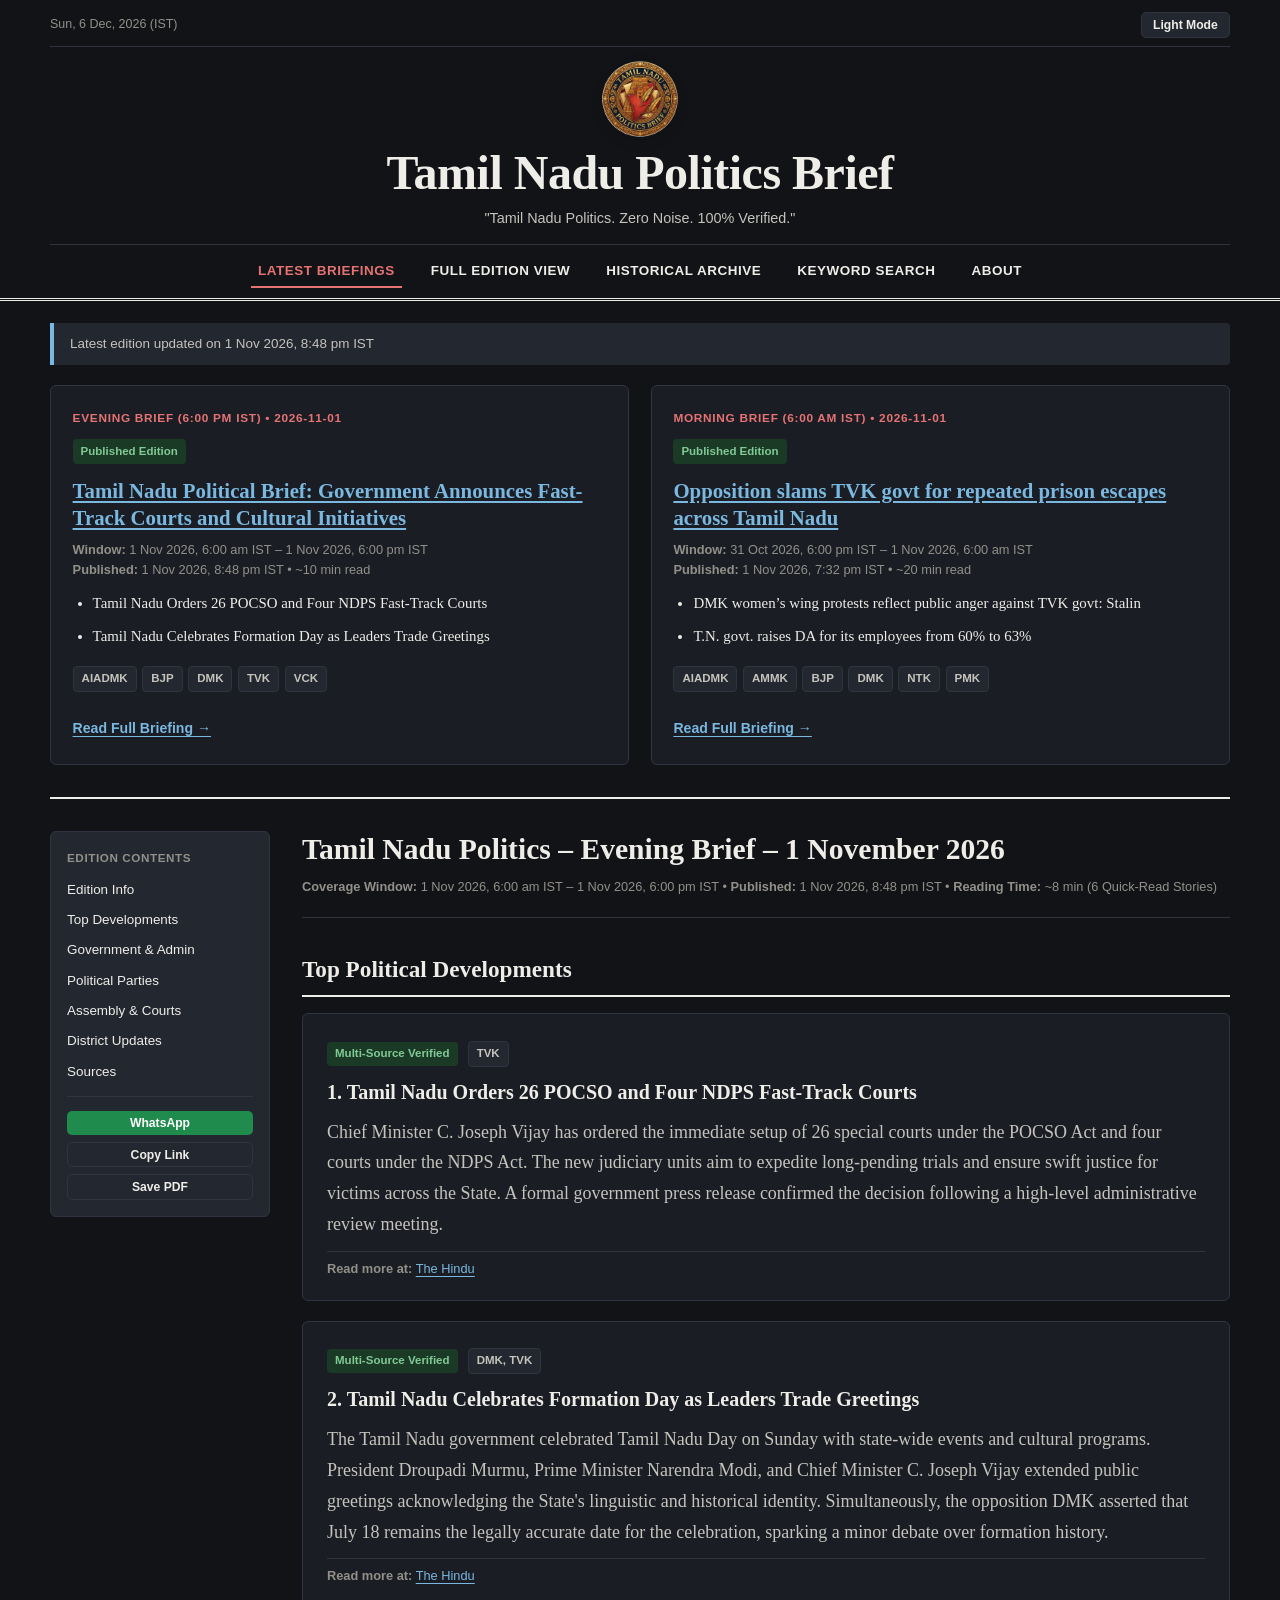
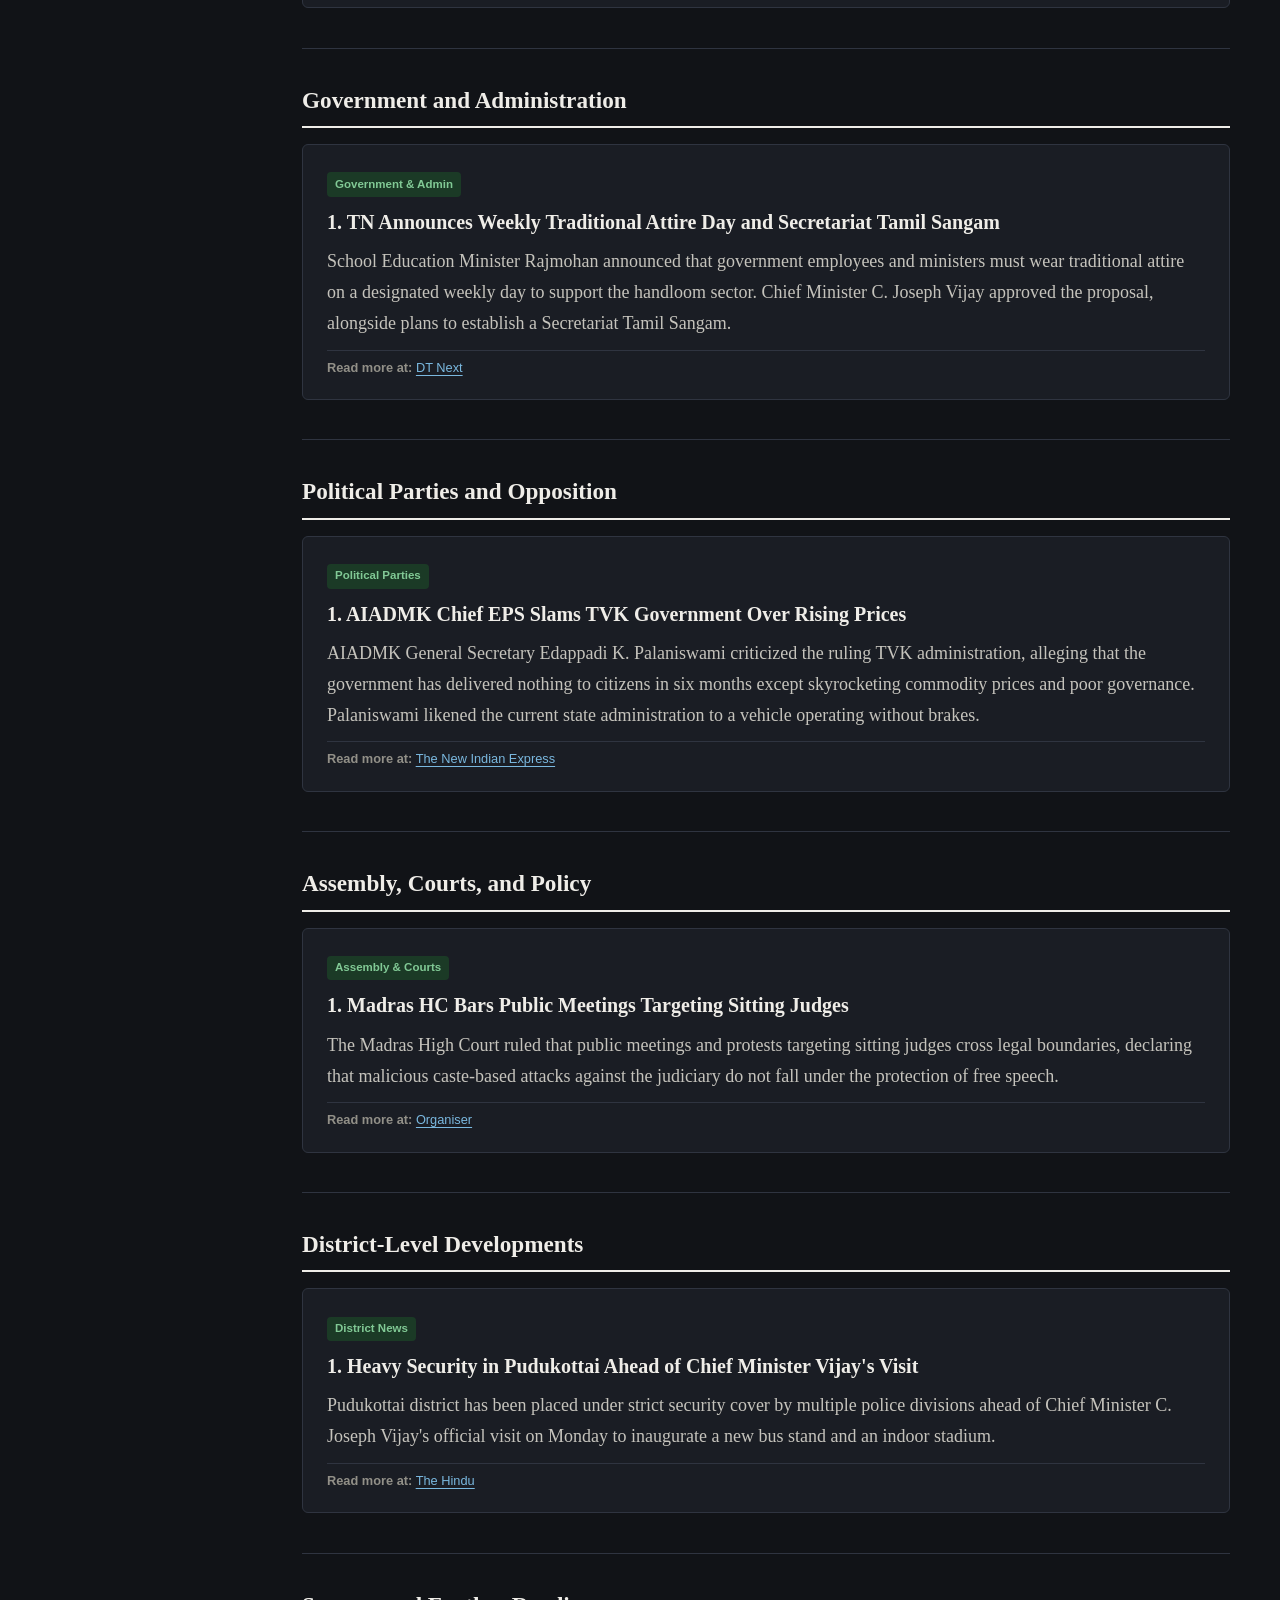
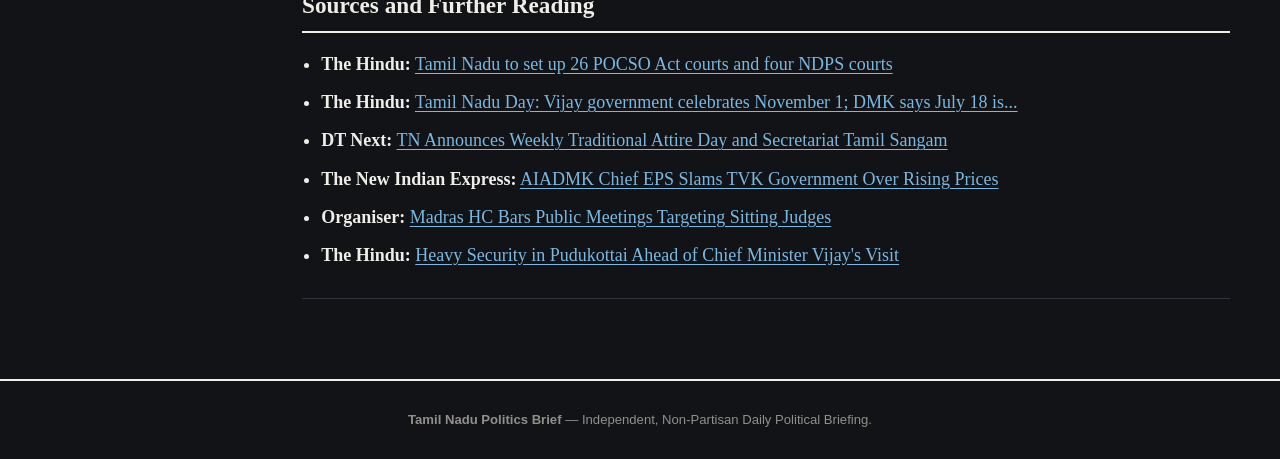
==== index.html @ 90dc5277 "fix(masthead): bust CSS cache with version hash, decouple logo link from h1, and guarantee centering" ====
<!DOCTYPE html>
<html lang="en">

<head>
    <meta charset="UTF-8">
    <meta name="viewport" content="width=device-width, initial-scale=1.0">
    <title>Tamil Nadu Politics Brief | Twice-Daily Political Newspaper & Archive</title>
    <meta name="description"
        content="Free, neutral, twice-daily digital newspaper covering Tamil Nadu politics, DMK, AIADMK, TVK, BJP, state policies, assembly proceedings, Madras High Court orders, and 38 districts. Published at 6:00 AM & 6:00 PM IST.">
    <meta name="keywords"
        content="tamil nadu politics, tn politics today, dmk news, aiadmk news, tvk vijay politics, tamil nadu news, mk stalin, edappadi palaniswami, tvk party news, madras high court, tamil nadu assembly, chennai politics, regional news tamil nadu, dinamani, the hindu tamil nadu, tamil nadu elections 2026, tamil nadu government policies, district politics tamil nadu">
    <meta name="author" content="Tamil Nadu Politics Brief">
    <meta name="robots" content="index, follow">
    <link rel="canonical" href="https://vishnu-aravind-99.github.io/tamil-nadu-politics-brief/">

    <!-- Open Graph / Facebook / WhatsApp Preview -->
    <meta property="og:type" content="website">
    <meta property="og:url" content="https://vishnu-aravind-99.github.io/tamil-nadu-politics-brief/">
    <meta property="og:title" content="Tamil Nadu Politics Brief | Zero Noise. 100% Verified.">
    <meta property="og:description" content="Twice-daily digital newspaper tracking Tamil Nadu governance, political parties, assembly, courts, and 38 districts.">
    <meta property="og:site_name" content="Tamil Nadu Politics Brief">
    <meta property="og:locale" content="en_IN">

    <!-- Twitter Card -->
    <meta property="og:image" content="https://vishnu-aravind-99.github.io/tamil-nadu-politics-brief/assets/images/logo.jpg">
    <meta property="og:image:width" content="1200">
    <meta property="og:image:height" content="896">

    <!-- Twitter Card -->
    <meta name="twitter:card" content="summary_large_image">
    <meta name="twitter:image" content="https://vishnu-aravind-99.github.io/tamil-nadu-politics-brief/assets/images/logo.jpg">
    <meta name="twitter:title" content="Tamil Nadu Politics Brief">
    <meta name="twitter:description" content="Twice-daily digital political newspaper tracking Tamil Nadu politics, assembly, courts, and 38 districts.">

    <link rel="icon" type="image/png" sizes="128x128" href="assets/images/favicon.png">
    <link rel="alternate icon" href="favicon.ico">
    <link rel="apple-touch-icon" href="assets/images/favicon.png">
    <link rel="stylesheet" href="assets/css/style.css?v=20261101_v3">

    <!-- Structured Data (Schema.org) for Google News / Search Engines -->
    <script type="application/ld+json">
    {
      "@context": "https://schema.org",
      "@type": "NewsMediaOrganization",
      "name": "Tamil Nadu Politics Brief",
      "url": "https://vishnu-aravind-99.github.io/tamil-nadu-politics-brief/",
      "description": "Free, neutral, twice-daily digital political newspaper tracking Tamil Nadu governance, political parties, assembly, courts, and district developments.",
      "publishingPrinciples": "https://vishnu-aravind-99.github.io/tamil-nadu-politics-brief/about.html"
    }
    </script>
</head>

<body>
    <header class="masthead">
        <div class="container">
            <div class="masthead-utility-bar">
                <span id="ist-date-display" class="date-chip">Asia/Kolkata (IST)</span>
                <button id="theme-toggle" class="theme-btn" type="button">Dark Mode</button>
            </div>
            <div class="masthead-brand">
                <a href="index.html" class="masthead-logo-link" aria-label="Home">
                    <img src="assets/images/logo.png" alt="Tamil Nadu Politics Brief Emblem" class="masthead-logo" width="76" height="76">
                </a>
                <h1 class="masthead-title"><a href="index.html">Tamil Nadu Politics Brief</a></h1>
                <p class="masthead-tagline">"Tamil Nadu Politics. Zero Noise. 100% Verified."</p>
            </div>
            <nav class="nav-bar" aria-label="Primary Navigation">
                <a href="index.html" class="active">Latest Briefings</a>
                <a href="edition.html">Full Edition View</a>
                <a href="archive.html">Historical Archive</a>
                <a href="search.html">Keyword Search</a>
                <a href="about.html">About</a>
            </nav>
        </div>
    </header>

    <main class="container">
        <div id="system-status-banner" class="status-banner">
            Loading latest briefing...
        </div>

        <section aria-label="Today's Editions">
            <div id="latest-editions-grid" class="edition-grid"></div>
        </section>

        <hr style="border:none;border-top:2px solid var(--border-strong);margin:2rem 0;">

        <section aria-label="Most Recent Available Edition">
            <div id="lead-edition-preview"></div>
        </section>
    </main>

    <footer class="footer">
        <div class="container">
            <p><strong>Tamil Nadu Politics Brief</strong> &mdash; Independent, Non-Partisan Daily Political Briefing.
            </p>
        </div>
    </footer>

    <script src="assets/js/app.js"></script>
</body>

</html>
---- assets/css/style.css ----
:root {
    --bg-paper: #fcfbf9;
    --bg-card: #ffffff;
    --bg-subtle: #f3f1ec;
    --text-primary: #141413;
    --text-secondary: #4a4946;
    --text-muted: #6e6d68;
    --border-color: #d8d5ce;
    --border-strong: #141413;
    --accent-red: #8b1e1e;
    --accent-blue: #1b4965;
    --badge-verified-bg: #e6f4ea;
    --badge-verified-text: #137333;
    --badge-warn-bg: #fef7e0;
    --badge-warn-text: #b06000;
    --font-serif: "Georgia", "Times New Roman", serif;
    --font-sans: -apple-system, BlinkMacSystemFont, "Segoe UI", Roboto, sans-serif;
    --max-width: 1220px;
}

[data-theme="dark"] {
    --bg-paper: #111317;
    --bg-card: #1a1d24;
    --bg-subtle: #232730;
    --text-primary: #efede8;
    --text-secondary: #c5c3bc;
    --text-muted: #929088;
    --border-color: #2f3440;
    --border-strong: #efede8;
    --accent-red: #e57373;
    --accent-blue: #7ab8df;
    --badge-verified-bg: #1b3a26;
    --badge-verified-text: #81c995;
    --badge-warn-bg: #3d2f14;
    --badge-warn-text: #fdd663;
}

* {
    box-sizing: border-box;
    margin: 0;
    padding: 0;
}

html,
body {
    width: 100%;
    max-width: 100%;
    overflow-x: hidden;
    scroll-behavior: smooth;
}

body {
    background-color: var(--bg-paper);
    color: var(--text-primary);
    font-family: var(--font-serif);
    line-height: 1.72;
    font-size: 18px;
    -webkit-font-smoothing: antialiased;
    overflow-wrap: break-word;
    word-break: break-word;
}

a {
    color: var(--accent-blue);
    text-decoration: underline;
    text-underline-offset: 3px;
}

a:hover {
    color: var(--accent-red);
}

.container {
    width: 100%;
    max-width: var(--max-width);
    margin: 0 auto;
    padding: 0 1.25rem;
}

/* Masthead */
.masthead {
    border-bottom: 3px double var(--border-strong);
    padding: 0.75rem 0 0.65rem;
    margin-bottom: 1.35rem;
}

.masthead-utility-bar {
    display: flex;
    justify-content: space-between;
    align-items: center;
    padding-bottom: 0.55rem;
    margin-bottom: 0.85rem;
    border-bottom: 1px solid var(--border-color);
}

.date-chip {
    font-family: var(--font-sans);
    font-size: 0.78rem;
    font-weight: 500;
    color: var(--text-muted);
}

.masthead-brand {
    display: flex;
    flex-direction: column;
    align-items: center;
    justify-content: center;
    text-align: center;
    margin: 0.35rem auto 0.45rem;
    width: 100%;
}

.masthead-logo-link {
    display: inline-block;
    text-decoration: none !important;
    border: none !important;
    outline: none !important;
    margin: 0 auto 0.5rem;
}

.masthead-logo {
    display: block;
    margin: 0 auto;
    width: 76px;
    height: 76px;
    border-radius: 50%;
    object-fit: cover;
    box-shadow: 0 4px 14px rgba(0, 0, 0, 0.12);
    transition: transform 0.25s ease, box-shadow 0.25s ease;
}

.masthead-logo-link:hover .masthead-logo {
    transform: scale(1.05);
    box-shadow: 0 6px 18px rgba(139, 30, 30, 0.25);
}

.masthead-title {
    text-align: center;
    font-size: clamp(1.85rem, 4.5vw, 3rem);
    font-weight: 700;
    letter-spacing: -0.5px;
    line-height: 1.15;
    margin: 0;
    width: 100%;
}

.masthead-title a {
    color: var(--text-primary) !important;
    text-decoration: none !important;
}

.masthead-title a:hover {
    color: var(--accent-red) !important;
    text-decoration: none !important;
}

.masthead-tagline {
    text-align: center;
    font-family: var(--font-sans);
    font-size: 0.9rem;
    color: var(--text-secondary);
    margin-top: 0.35rem;
}

.nav-bar {
    display: flex;
    justify-content: center;
    gap: 1.35rem;
    font-family: var(--font-sans);
    font-size: 0.84rem;
    font-weight: 600;
    text-transform: uppercase;
    letter-spacing: 0.04em;
    margin-top: 0.85rem;
    padding-top: 0.6rem;
    border-top: 1px solid var(--border-color);
    flex-wrap: wrap;
}

.nav-bar a {
    color: var(--text-primary);
    text-decoration: none;
    padding: 0.25rem 0.45rem;
    border-bottom: 2px solid transparent;
}

.nav-bar a.active,
.nav-bar a:hover {
    color: var(--accent-red);
    border-bottom-color: var(--accent-red);
}

.theme-btn {
    background: var(--bg-subtle);
    color: var(--text-primary);
    border: 1px solid var(--border-color);
    padding: 0.3rem 0.7rem;
    font-family: var(--font-sans);
    font-size: 0.76rem;
    font-weight: 600;
    border-radius: 5px;
    cursor: pointer;
}

/* Status Banner */
.status-banner {
    background: var(--bg-subtle);
    border-left: 4px solid var(--accent-blue);
    padding: 0.6rem 1rem;
    font-family: var(--font-sans);
    font-size: 0.84rem;
    color: var(--text-secondary);
    margin-bottom: 1.25rem;
    border-radius: 0 4px 4px 0;
}

/* Homepage Edition Cards Grid */
.edition-grid {
    display: grid;
    grid-template-columns: repeat(auto-fit, minmax(290px, 1fr));
    gap: 1.35rem;
    margin-bottom: 1.75rem;
}

.card {
    background: var(--bg-card);
    border: 1px solid var(--border-color);
    border-radius: 6px;
    padding: 1.35rem;
    width: 100%;
    min-width: 0;
}

.card-kicker {
    font-family: var(--font-sans);
    font-size: 0.74rem;
    font-weight: 700;
    text-transform: uppercase;
    letter-spacing: 0.06em;
    color: var(--accent-red);
    margin-bottom: 0.35rem;
}

.card h2,
.card h3 {
    font-size: 1.3rem;
    line-height: 1.32;
    margin-bottom: 0.55rem;
}

.meta-line {
    font-family: var(--font-sans);
    font-size: 0.8rem;
    line-height: 1.55;
    color: var(--text-muted);
    margin-bottom: 0.75rem;
}

.badge {
    display: inline-block;
    font-family: var(--font-sans);
    font-size: 0.72rem;
    font-weight: 600;
    padding: 0.15rem 0.5rem;
    border-radius: 4px;
    margin-right: 0.35rem;
    margin-bottom: 0.35rem;
}

.badge-verified {
    background: var(--badge-verified-bg);
    color: var(--badge-verified-text);
}

.badge-warn {
    background: var(--badge-warn-bg);
    color: var(--badge-warn-text);
}

.badge-tag {
    background: var(--bg-subtle);
    color: var(--text-secondary);
    border: 1px solid var(--border-color);
}

/* Full Edition Layout */
.edition-layout {
    display: grid;
    grid-template-columns: 220px minmax(0, 1fr);
    gap: 2rem;
    align-items: start;
    width: 100%;
}

.toc-sidebar {
    position: sticky;
    top: 1rem;
    background: var(--bg-subtle);
    border: 1px solid var(--border-color);
    border-radius: 6px;
    padding: 1rem;
    font-family: var(--font-sans);
    font-size: 0.84rem;
    width: 100%;
    min-width: 0;
}

.toc-sidebar h4 {
    text-transform: uppercase;
    font-size: 0.73rem;
    letter-spacing: 0.05em;
    margin-bottom: 0.6rem;
    color: var(--text-muted);
}

.toc-sidebar ul {
    list-style: none;
}

.toc-sidebar li {
    margin-bottom: 0.45rem;
}

.toc-sidebar a {
    text-decoration: none;
    color: var(--text-primary);
    font-weight: 500;
}

.toc-sidebar a:hover {
    color: var(--accent-red);
}

.share-actions {
    display: flex;
    flex-direction: column;
    gap: 0.45rem;
    margin-top: 0.85rem;
    padding-top: 0.85rem;
    border-top: 1px solid var(--border-color);
}

.reading-column {
    width: 100%;
    max-width: 100%;
    min-width: 0;
}

.section-block {
    margin-bottom: 2rem;
    padding-bottom: 1.25rem;
    border-bottom: 1px solid var(--border-color);
    width: 100%;
}

.section-block h2 {
    font-size: 1.45rem;
    border-bottom: 2px solid var(--border-strong);
    padding-bottom: 0.35rem;
    margin-bottom: 1rem;
}

.story-item {
    background: var(--bg-card);
    border: 1px solid var(--border-color);
    border-radius: 6px;
    padding: 1.35rem 1.5rem;
    margin-bottom: 1.2rem;
    width: 100%;
    min-width: 0;
}

.story-item h3 {
    font-size: 1.25rem;
    line-height: 1.35;
    margin-bottom: 0.65rem;
}

/* Archive & Search Filter Bar */
.filter-bar {
    display: grid;
    grid-template-columns: repeat(auto-fit, minmax(160px, 1fr));
    gap: 0.85rem;
    background: var(--bg-subtle);
    padding: 1rem;
    border: 1px solid var(--border-color);
    border-radius: 6px;
    margin-bottom: 1.5rem;
    font-family: var(--font-sans);
    width: 100%;
}

.filter-bar label {
    display: block;
    font-size: 0.76rem;
    font-weight: 600;
    margin-bottom: 0.25rem;
    color: var(--text-secondary);
}

.filter-bar input,
.filter-bar select {
    width: 100%;
    padding: 0.5rem;
    font-size: 0.88rem;
    border: 1px solid var(--border-color);
    border-radius: 4px;
    background: var(--bg-card);
    color: var(--text-primary);
}

.footer {
    border-top: 2px solid var(--border-strong);
    margin-top: 3rem;
    padding: 1.75rem 0;
    font-family: var(--font-sans);
    font-size: 0.82rem;
    color: var(--text-muted);
    text-align: center;
}

/* Strict Mobile & Android Viewport Fix (360px and up — Zero Horizontal Overflow) */
@media (max-width: 820px) {
    body {
        font-size: 15.5px;
        line-height: 1.62;
    }

    .container {
        padding: 0 0.75rem;
    }

    .masthead {
        padding: 0.55rem 0 0.45rem;
        margin-bottom: 0.85rem;
    }

    .masthead-utility-bar {
        padding-bottom: 0.4rem;
        margin-bottom: 0.6rem;
    }

    .masthead-logo {
        width: 62px;
        height: 62px;
    }

    .masthead-title {
        font-size: 1.55rem;
    }

    .date-chip {
        font-size: 0.72rem;
    }

    .theme-btn {
        font-size: 0.72rem;
        padding: 0.22rem 0.55rem;
    }

    .masthead-tagline {
        font-size: 0.76rem;
        line-height: 1.35;
        margin-top: 0.25rem;
    }

    /* Clean wrapped navigation tabs that fit 100% inside 360px screen */
    .nav-bar {
        display: flex;
        flex-wrap: wrap;
        justify-content: center;
        gap: 0.35rem 0.65rem;
        font-size: 0.72rem;
        margin-top: 0.6rem;
        padding-top: 0.5rem;
    }

    .nav-bar a {
        padding: 0.2rem 0.3rem;
    }

    .status-banner {
        font-size: 0.76rem;
        padding: 0.5rem 0.75rem;
        margin-bottom: 1rem;
    }

    .edition-grid {
        display: flex;
        flex-direction: column;
        gap: 1rem;
    }

    .card {
        padding: 0.95rem;
    }

    .card h2,
    .card h3 {
        font-size: 1.12rem;
    }

    /* Flex column guarantees zero grid blowout on 360px screens */
    .edition-layout {
        display: flex;
        flex-direction: column;
        gap: 1rem;
        width: 100%;
    }

    .toc-sidebar {
        position: static;
        padding: 0.75rem;
        width: 100%;
    }

    .toc-sidebar ul {
        display: flex;
        flex-wrap: wrap;
        gap: 0.35rem;
    }

    .toc-sidebar li {
        margin-bottom: 0;
    }

    .toc-sidebar a {
        display: inline-block;
        background: var(--bg-card);
        border: 1px solid var(--border-color);
        padding: 0.22rem 0.5rem;
        border-radius: 4px;
        font-size: 0.72rem;
    }

    .share-actions {
        display: grid;
        grid-template-columns: repeat(3, minmax(0, 1fr));
        gap: 0.35rem;
        margin-top: 0.6rem;
        padding-top: 0.6rem;
    }

    .share-actions button {
        width: 100%;
        font-size: 0.71rem;
        padding: 0.4rem 0.2rem !important;
        margin: 0 !important;
        text-align: center;
    }

    .section-block h2 {
        font-size: 1.2rem;
    }

    .story-item {
        padding: 0.95rem;
    }

    .story-item h3 {
        font-size: 1.06rem;
    }

    .filter-bar {
        grid-template-columns: 1fr;
        gap: 0.65rem;
        padding: 0.85rem;
    }
}

@media print {

    .nav-bar,
    .theme-btn,
    .toc-sidebar,
    .filter-bar,
    .footer {
        display: none !important;
    }

    body {
        background: #fff;
        color: #000;
        font-size: 12pt;
    }

    .edition-layout {
        display: block;
    }
}
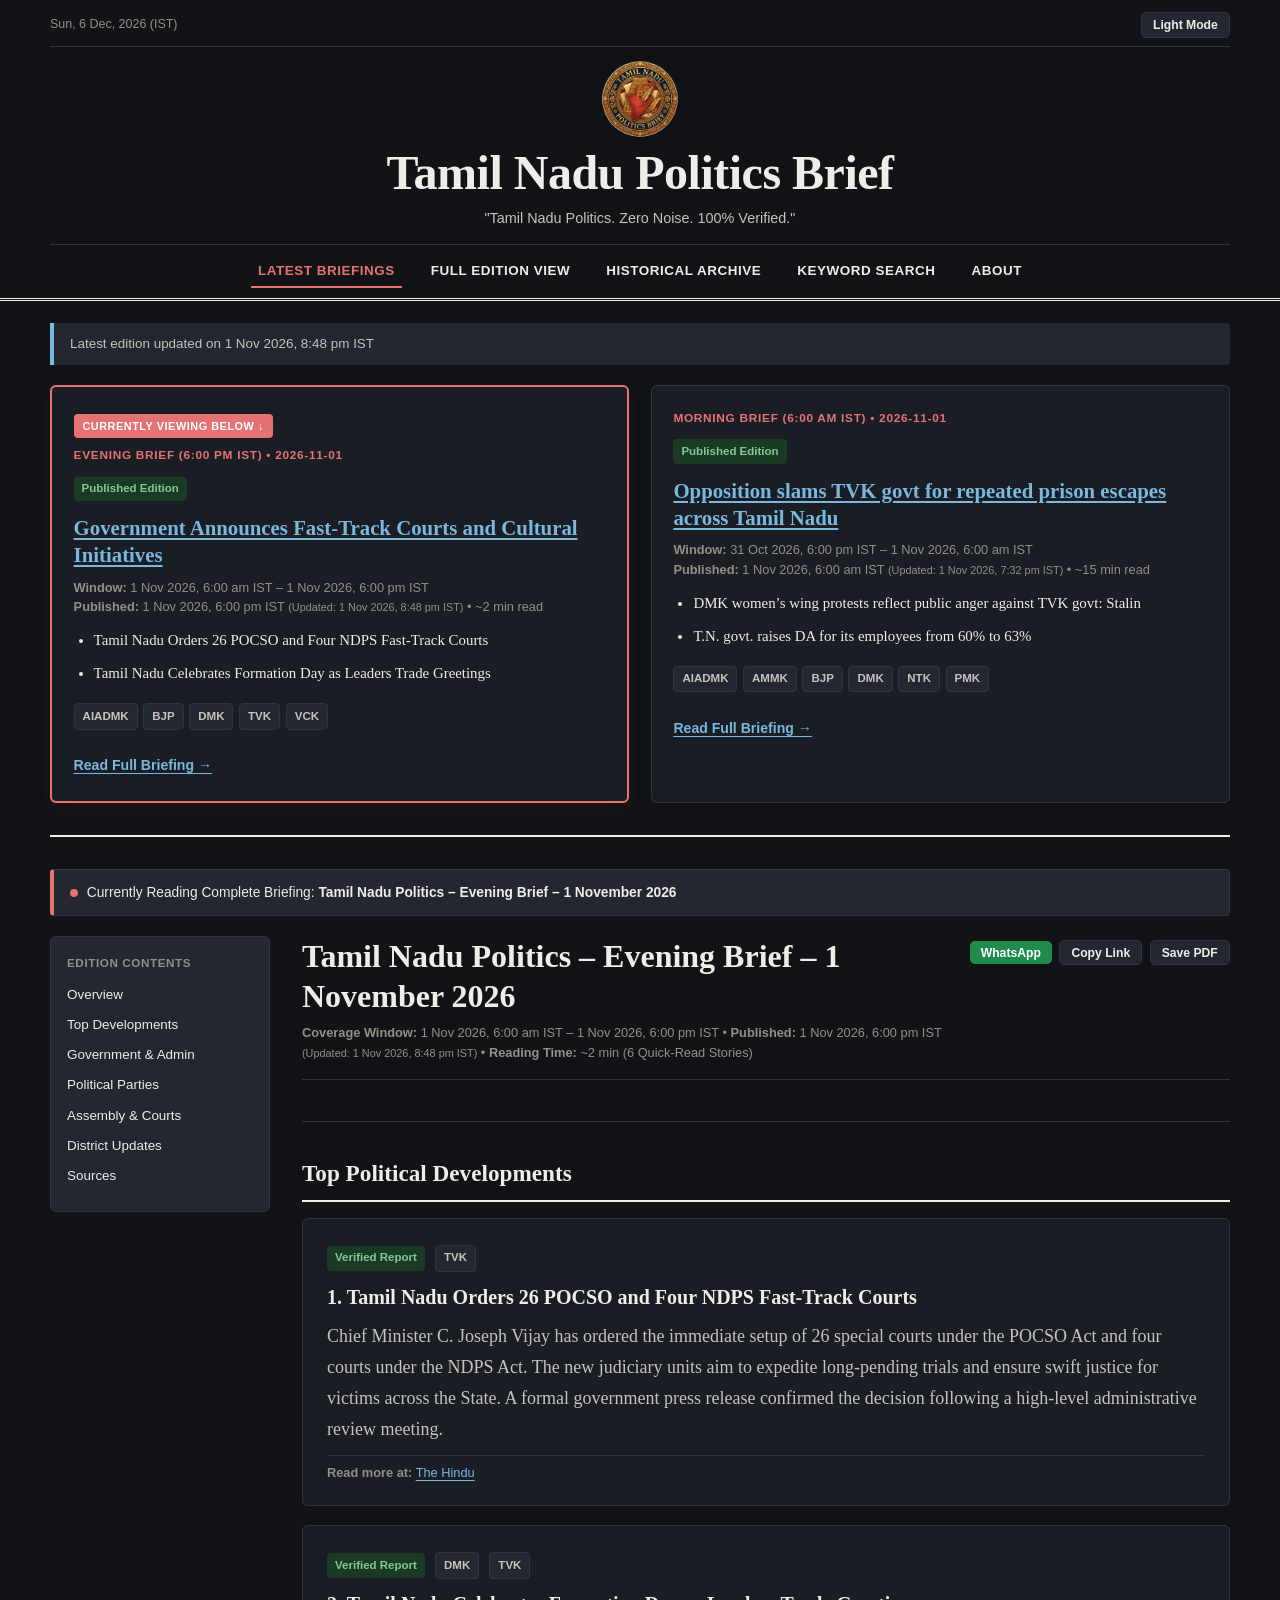
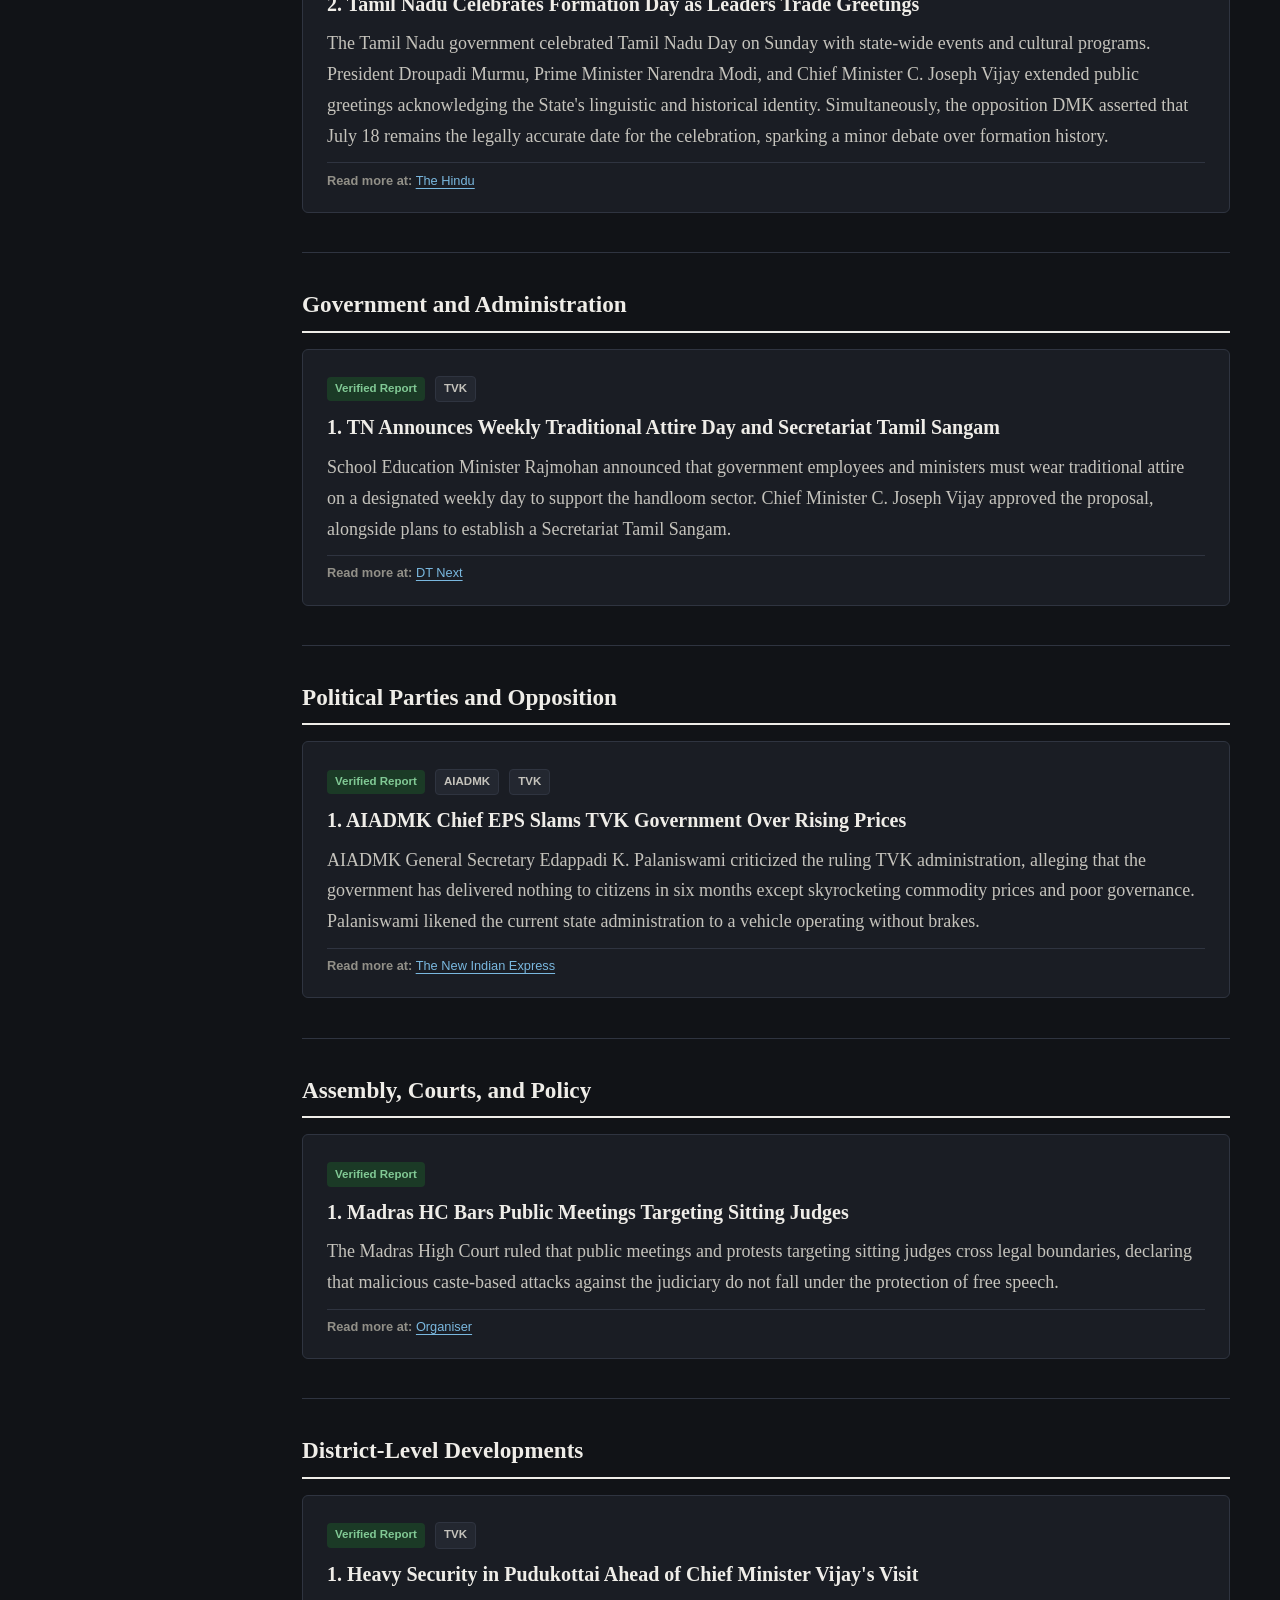
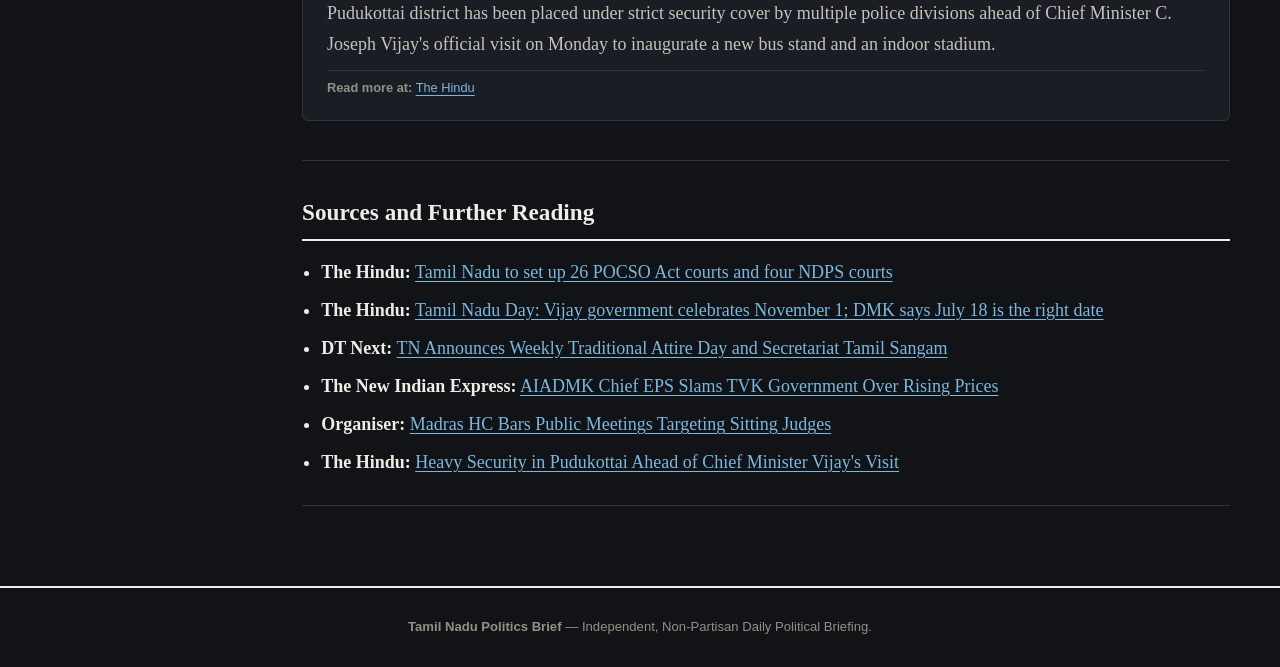
==== commit 4f926d0b: "fix: implement full layout, metadata, timestamp, badge, and source consistency fixes" ====
--- a/index.html
+++ b/index.html
@@ -35,7 +35,7 @@
     <link rel="icon" type="image/png" sizes="128x128" href="assets/images/favicon.png">
     <link rel="alternate icon" href="favicon.ico">
     <link rel="apple-touch-icon" href="assets/images/favicon.png">
-    <link rel="stylesheet" href="assets/css/style.css?v=20261101_v3">
+    <link rel="stylesheet" href="assets/css/style.css?v=20261101_v4">
 
     <!-- Structured Data (Schema.org) for Google News / Search Engines -->
     <script type="application/ld+json">
--- a/assets/css/style.css
+++ b/assets/css/style.css
@@ -88,6 +88,11 @@
     display: flex;
     justify-content: space-between;
     align-items: center;
+    width: 100%;
+    max-width: 100%;
+    box-sizing: border-box;
+    flex-wrap: wrap;
+    gap: 0.5rem;
     padding-bottom: 0.55rem;
     margin-bottom: 0.85rem;
     border-bottom: 1px solid var(--border-color);
@@ -217,8 +222,11 @@
 /* Homepage Edition Cards Grid */
 .edition-grid {
     display: grid;
-    grid-template-columns: repeat(auto-fit, minmax(290px, 1fr));
+    grid-template-columns: repeat(auto-fit, minmax(min(100%, 310px), 1fr));
     gap: 1.35rem;
+    width: 100%;
+    max-width: 100%;
+    box-sizing: border-box;
     margin-bottom: 1.75rem;
 }
 
@@ -420,6 +428,98 @@
 }
 
 /* Strict Mobile & Android Viewport Fix (360px and up — Zero Horizontal Overflow) */
+
+/* Active Edition Card Highlighting & Reader Visual Separation */
+.card-active-edition {
+    border: 2px solid var(--accent-red) !important;
+    position: relative;
+    box-shadow: 0 4px 18px rgba(139, 30, 30, 0.12);
+}
+
+.card-active-pill {
+    display: inline-block;
+    background: var(--accent-red);
+    color: #ffffff;
+    font-family: var(--font-sans);
+    font-size: 0.68rem;
+    font-weight: 700;
+    text-transform: uppercase;
+    letter-spacing: 0.05em;
+    padding: 0.15rem 0.55rem;
+    border-radius: 4px;
+    margin-bottom: 0.45rem;
+}
+
+.active-edition-banner {
+    background: var(--bg-subtle);
+    border: 1px solid var(--border-color);
+    border-left: 4px solid var(--accent-red);
+    border-radius: 4px;
+    padding: 0.65rem 1rem;
+    margin: 1.5rem 0 1.25rem;
+    font-family: var(--font-sans);
+    font-size: 0.86rem;
+    color: var(--text-primary);
+    display: flex;
+    align-items: center;
+    justify-content: space-between;
+}
+
+.active-edition-banner-content {
+    display: flex;
+    align-items: center;
+    gap: 0.55rem;
+}
+
+.active-edition-indicator {
+    width: 8px;
+    height: 8px;
+    border-radius: 50%;
+    background: var(--accent-red);
+    display: inline-block;
+}
+
+/* Horizontal Edition Header Toolbar */
+.edition-header-row {
+    display: flex;
+    justify-content: space-between;
+    align-items: flex-start;
+    gap: 1.25rem;
+    margin-bottom: 1.35rem;
+    padding-bottom: 1rem;
+    border-bottom: 1px solid var(--border-color);
+}
+
+.edition-title-meta {
+    flex: 1;
+    min-width: 0;
+}
+
+.edition-view-title {
+    font-size: clamp(1.4rem, 3.2vw, 2rem);
+    line-height: 1.25;
+    margin: 0 0 0.45rem;
+}
+
+.edition-toolbar {
+    display: flex;
+    align-items: center;
+    gap: 0.45rem;
+    flex-shrink: 0;
+    margin-top: 0.25rem;
+}
+
+.share-btn-whatsapp {
+    background: #1f8b4c !important;
+    color: #ffffff !important;
+    border: none !important;
+}
+
+.updated-time-chip {
+    color: var(--text-muted);
+    font-size: 0.85em;
+}
+
 @media (max-width: 820px) {
     body {
         font-size: 15.5px;
@@ -566,6 +666,25 @@
         gap: 0.65rem;
         padding: 0.85rem;
     }
+    .edition-header-row {
+        flex-direction: column;
+        align-items: stretch;
+        gap: 0.75rem;
+    }
+
+    .edition-toolbar {
+        display: grid;
+        grid-template-columns: repeat(3, minmax(0, 1fr));
+        width: 100%;
+        gap: 0.35rem;
+    }
+
+    .edition-toolbar button {
+        width: 100%;
+        font-size: 0.71rem;
+        padding: 0.4rem 0.2rem !important;
+        text-align: center;
+    }
 }
 
 @media print {
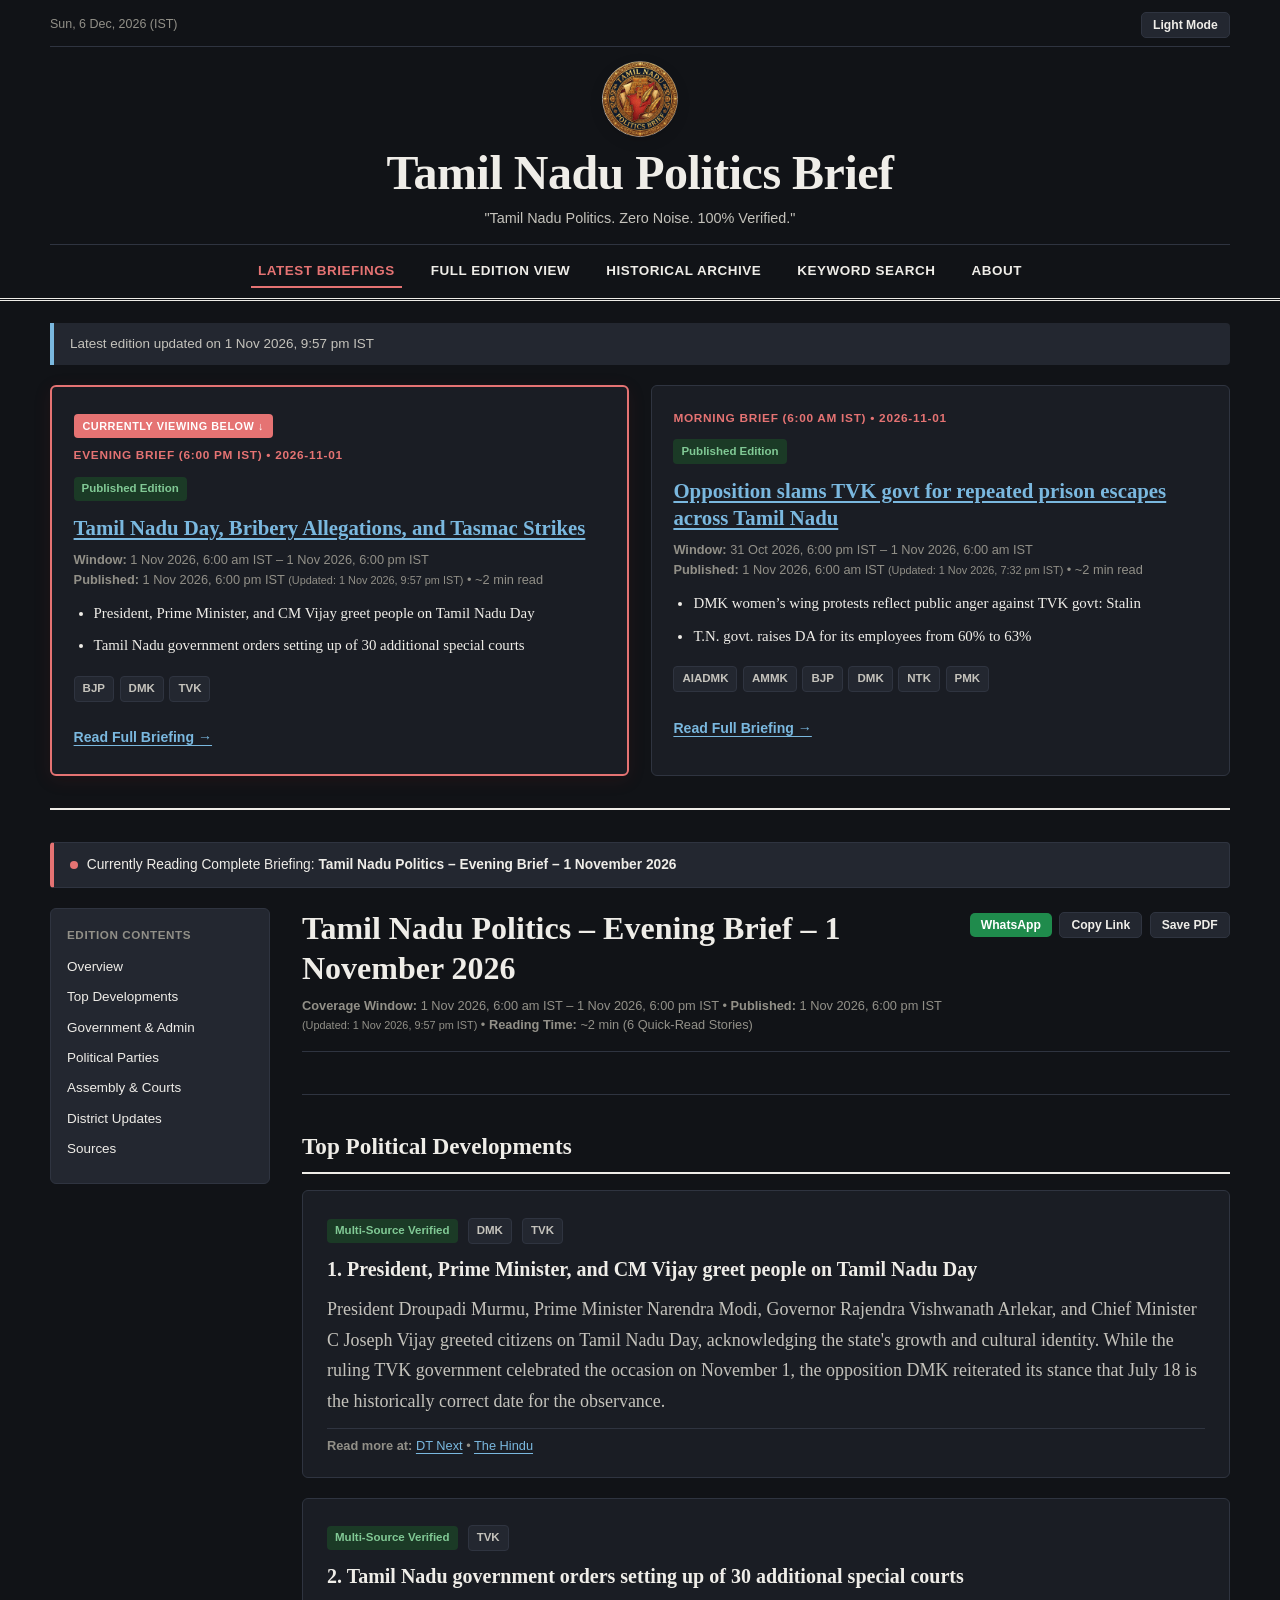
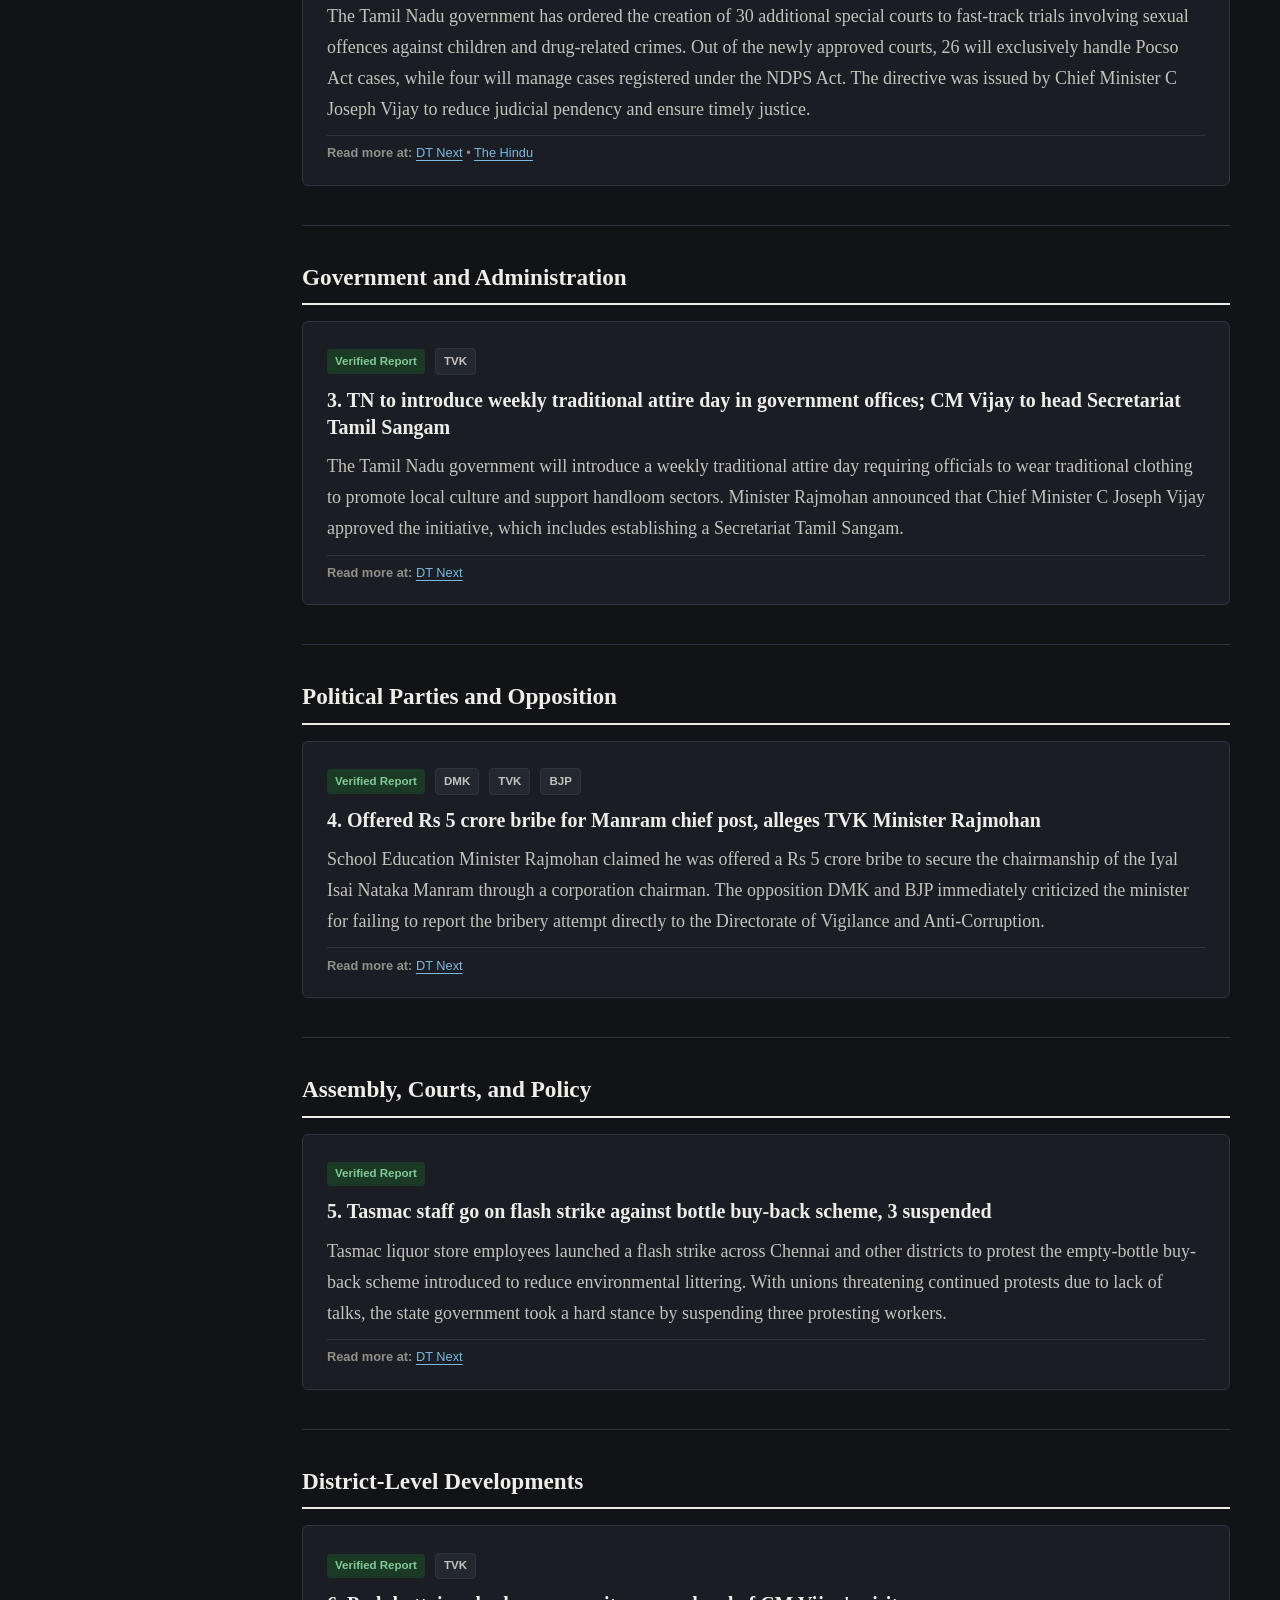
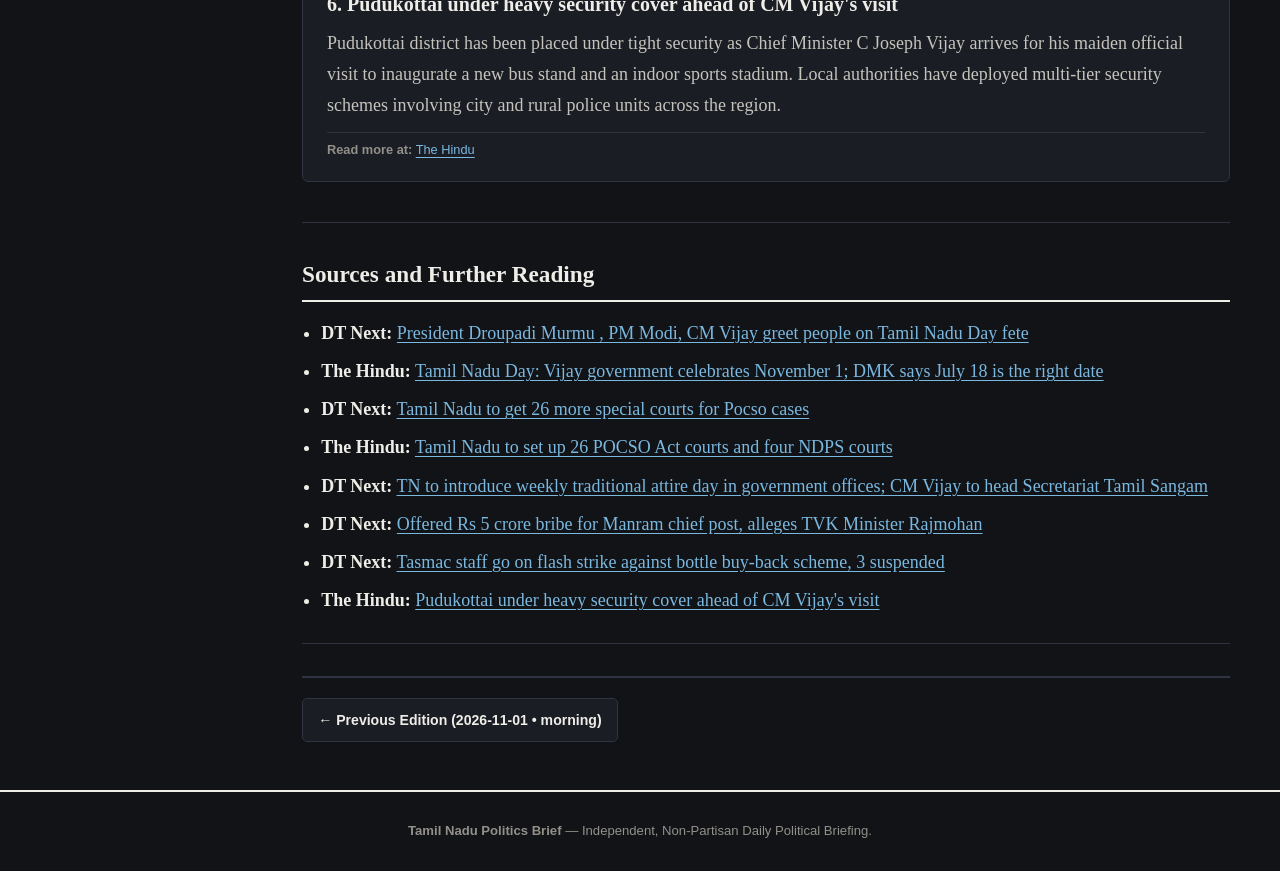
==== commit 648348aa: "feat(ui): continuous numbering, previous edition links, 3-col archive filters, search counts, and me" ====
--- a/index.html
+++ b/index.html
@@ -35,7 +35,7 @@
     <link rel="icon" type="image/png" sizes="128x128" href="assets/images/favicon.png">
     <link rel="alternate icon" href="favicon.ico">
     <link rel="apple-touch-icon" href="assets/images/favicon.png">
-    <link rel="stylesheet" href="assets/css/style.css?v=20261101_v4">
+    <link rel="stylesheet" href="assets/css/style.css?v=20261101_v5">
 
     <!-- Structured Data (Schema.org) for Google News / Search Engines -->
     <script type="application/ld+json">
--- a/assets/css/style.css
+++ b/assets/css/style.css
@@ -387,15 +387,16 @@
 /* Archive & Search Filter Bar */
 .filter-bar {
     display: grid;
-    grid-template-columns: repeat(auto-fit, minmax(160px, 1fr));
+    grid-template-columns: repeat(3, minmax(0, 1fr));
     gap: 0.85rem;
     background: var(--bg-subtle);
-    padding: 1rem;
+    padding: 1.15rem;
     border: 1px solid var(--border-color);
     border-radius: 6px;
     margin-bottom: 1.5rem;
     font-family: var(--font-sans);
     width: 100%;
+    align-items: flex-end;
 }
 
 .filter-bar label {
@@ -518,6 +519,39 @@
 .updated-time-chip {
     color: var(--text-muted);
     font-size: 0.85em;
+}
+
+
+/* Edition Pagination (Previous / Next Edition Links) */
+.edition-pagination {
+    display: flex;
+    justify-content: space-between;
+    align-items: center;
+    gap: 1rem;
+    margin-top: 2rem;
+    padding-top: 1.25rem;
+    border-top: 2px solid var(--border-color);
+    font-family: var(--font-sans);
+    font-size: 0.88rem;
+    font-weight: 600;
+}
+
+.pagination-link {
+    display: inline-flex;
+    align-items: center;
+    gap: 0.4rem;
+    background: var(--bg-card);
+    border: 1px solid var(--border-color);
+    padding: 0.55rem 0.95rem;
+    border-radius: 5px;
+    color: var(--text-primary);
+    text-decoration: none;
+    transition: border-color 0.2s, color 0.2s;
+}
+
+.pagination-link:hover {
+    border-color: var(--accent-red);
+    color: var(--accent-red);
 }
 
 @media (max-width: 820px) {
@@ -685,6 +719,16 @@
         padding: 0.4rem 0.2rem !important;
         text-align: center;
     }
+
+    .edition-pagination {
+        flex-direction: column;
+        align-items: stretch;
+    }
+
+    .pagination-link {
+        justify-content: center;
+        text-align: center;
+    }
 }
 
 @media print {
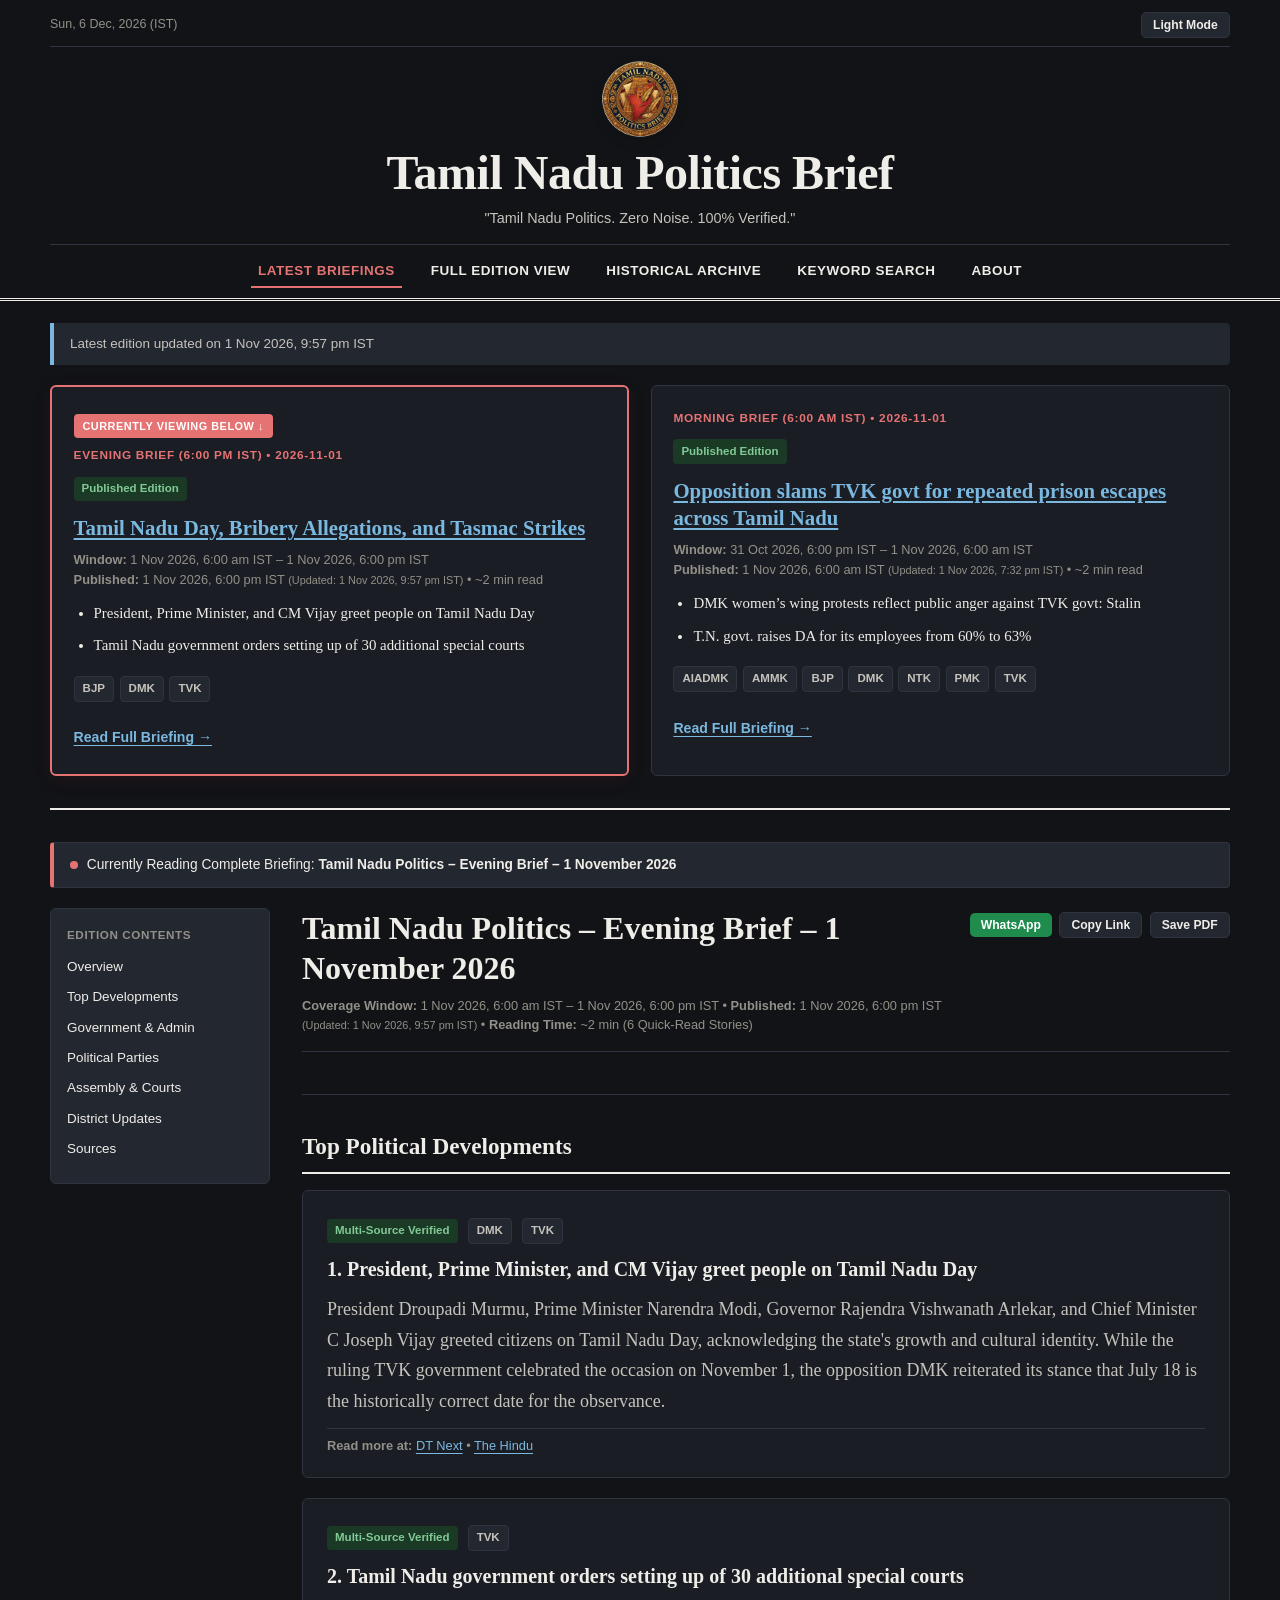
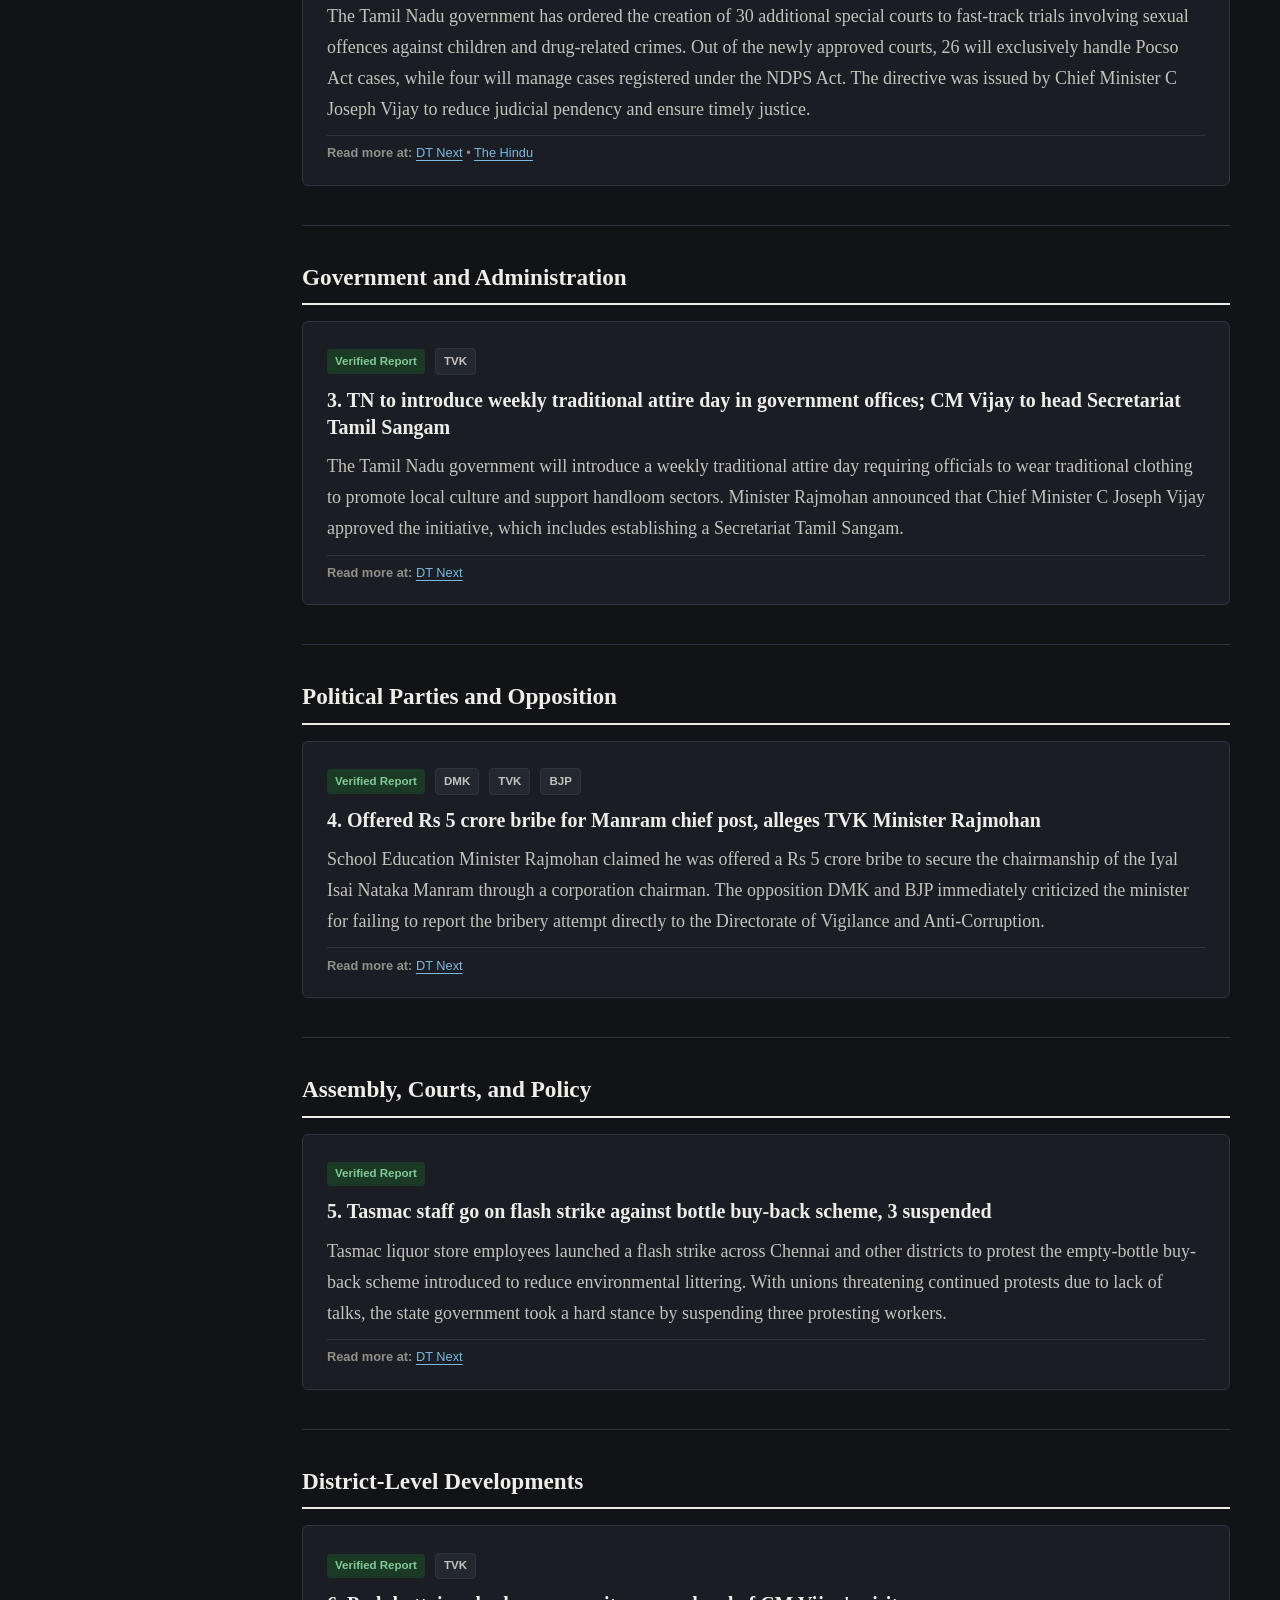
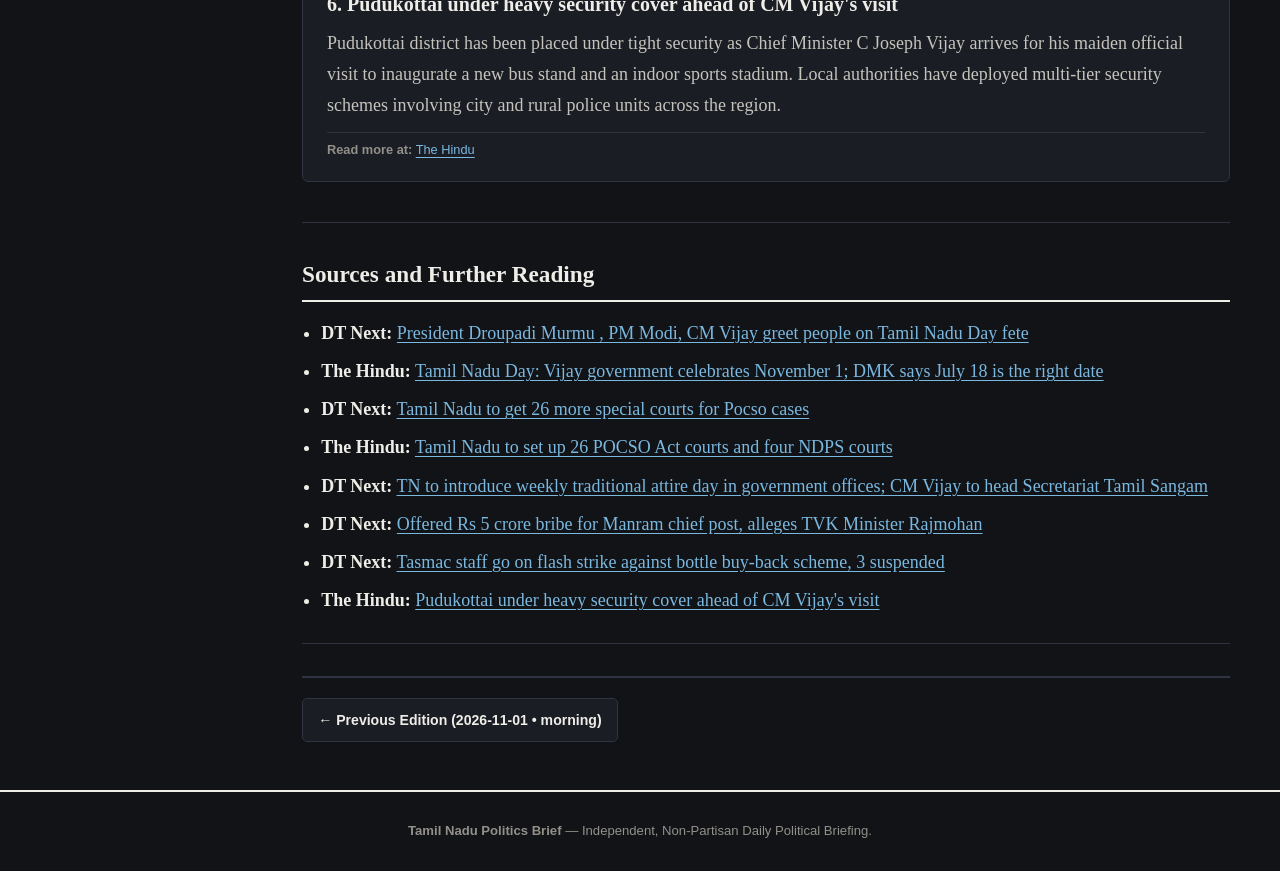
==== commit b5a03348: "fix(ui): enforce 3-column archive filter grid, preserve TVK tag, and dim zero-match search pills" ====
--- a/index.html
+++ b/index.html
@@ -35,7 +35,7 @@
     <link rel="icon" type="image/png" sizes="128x128" href="assets/images/favicon.png">
     <link rel="alternate icon" href="favicon.ico">
     <link rel="apple-touch-icon" href="assets/images/favicon.png">
-    <link rel="stylesheet" href="assets/css/style.css?v=20261101_v5">
+    <link rel="stylesheet" href="assets/css/style.css?v=20261101_v6">
 
     <!-- Structured Data (Schema.org) for Google News / Search Engines -->
     <script type="application/ld+json">
@@ -97,7 +97,7 @@
         </div>
     </footer>
 
-    <script src="assets/js/app.js"></script>
+    <script src="assets/js/app.js?v=20261101_v6"></script>
 </body>
 
 </html>
--- a/assets/css/style.css
+++ b/assets/css/style.css
@@ -387,7 +387,7 @@
 /* Archive & Search Filter Bar */
 .filter-bar {
     display: grid;
-    grid-template-columns: repeat(3, minmax(0, 1fr));
+    grid-template-columns: repeat(3, 1fr);
     gap: 0.85rem;
     background: var(--bg-subtle);
     padding: 1.15rem;
@@ -396,7 +396,16 @@
     margin-bottom: 1.5rem;
     font-family: var(--font-sans);
     width: 100%;
+    box-sizing: border-box;
     align-items: flex-end;
+}
+
+.filter-bar > div {
+    min-width: 0;
+}
+
+.archive-filter-grid {
+    grid-template-columns: repeat(3, 1fr) !important;
 }
 
 .filter-bar label {
@@ -410,6 +419,8 @@
 .filter-bar input,
 .filter-bar select {
     width: 100%;
+    min-width: 0;
+    box-sizing: border-box;
     padding: 0.5rem;
     font-size: 0.88rem;
     border: 1px solid var(--border-color);
@@ -547,6 +558,20 @@
     color: var(--text-primary);
     text-decoration: none;
     transition: border-color 0.2s, color 0.2s;
+}
+
+
+/* Quick Filter Chips (Keyword Search) */
+.quick-chip {
+    transition: opacity 0.2s, background-color 0.2s, border-color 0.2s;
+}
+
+.quick-chip.is-dimmed {
+    opacity: 0.35 !important;
+    pointer-events: none !important;
+    cursor: not-allowed !important;
+    border-style: dashed !important;
+    filter: grayscale(100%);
 }
 
 .pagination-link:hover {
@@ -696,9 +721,23 @@
     }
 
     .filter-bar {
-        grid-template-columns: 1fr;
-        gap: 0.65rem;
-        padding: 0.85rem;
+        grid-template-columns: repeat(3, 1fr);
+        gap: 0.5rem;
+        padding: 0.75rem;
+    }
+
+    .filter-bar label {
+        font-size: 0.72rem;
+        white-space: nowrap;
+        overflow: hidden;
+        text-overflow: ellipsis;
+    }
+
+    .filter-bar input,
+    .filter-bar select,
+    .filter-bar button {
+        font-size: 0.78rem;
+        padding: 0.4rem 0.25rem;
     }
     .edition-header-row {
         flex-direction: column;
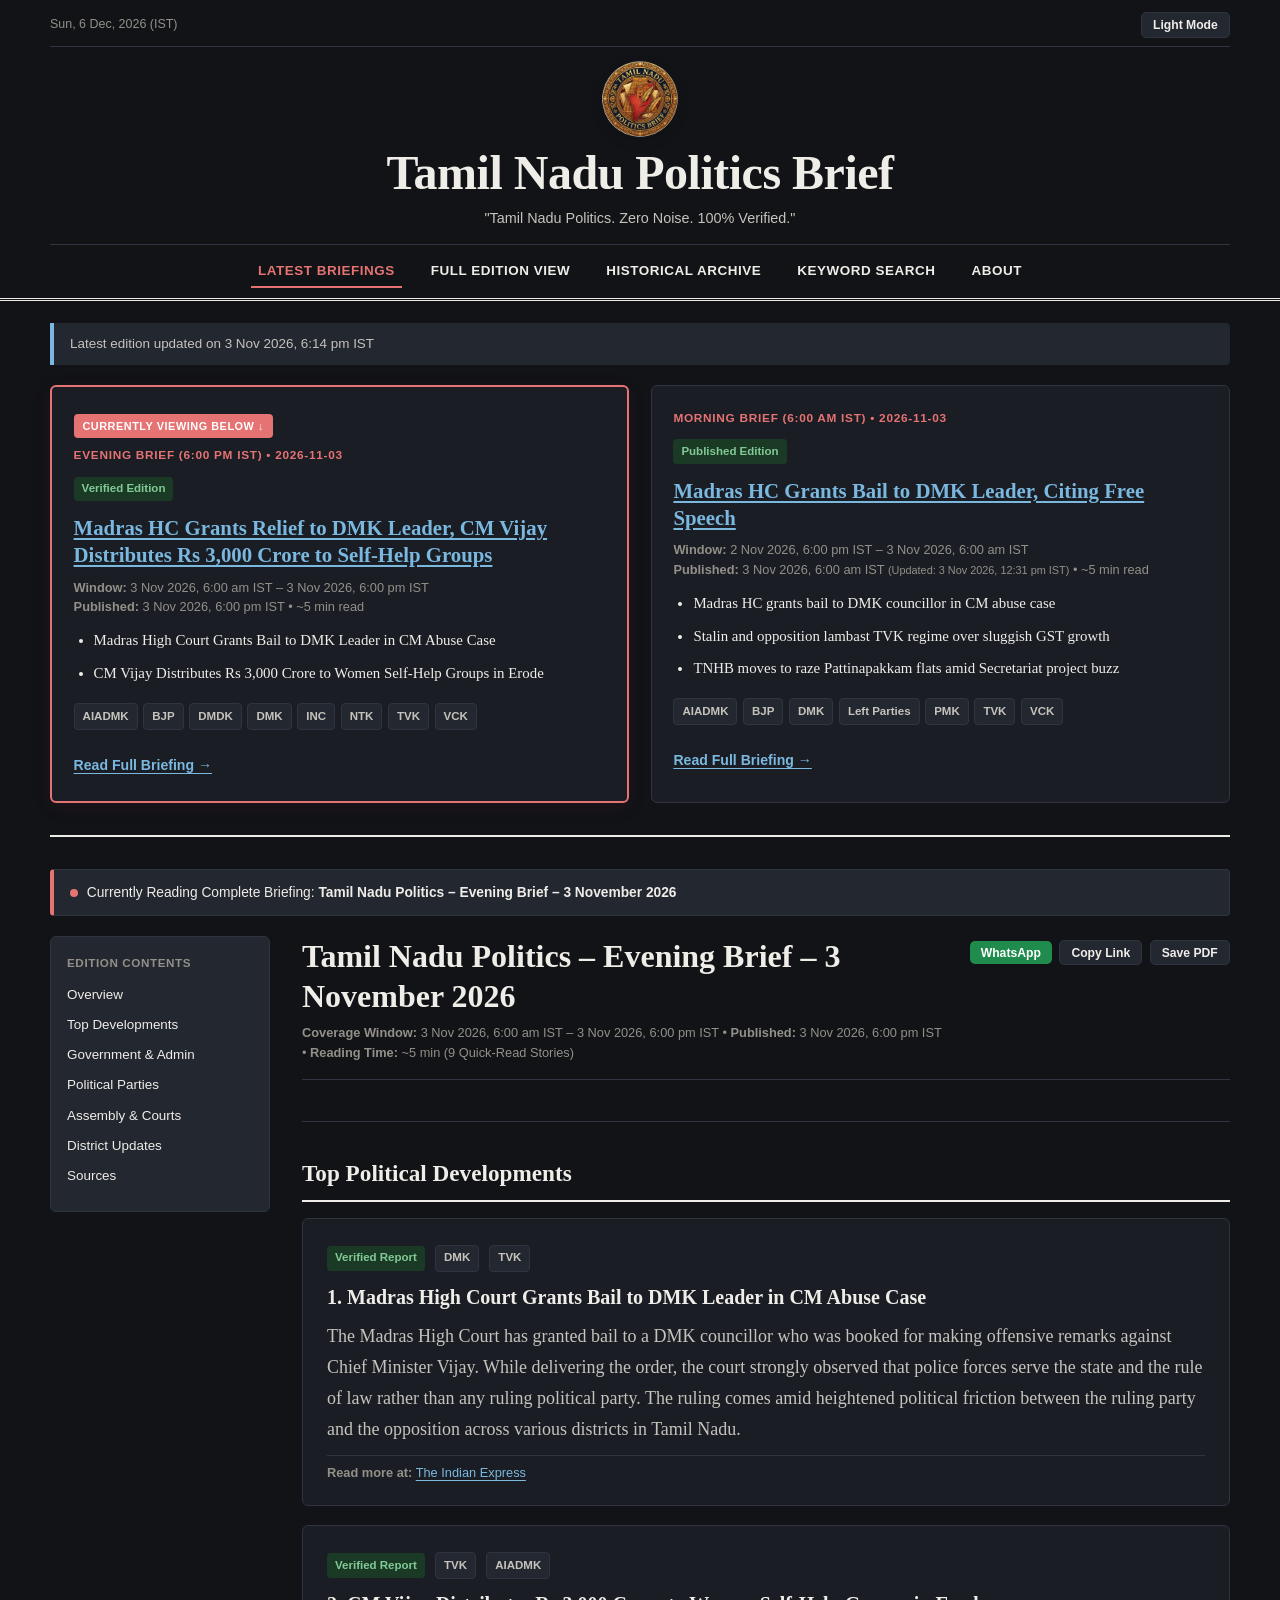
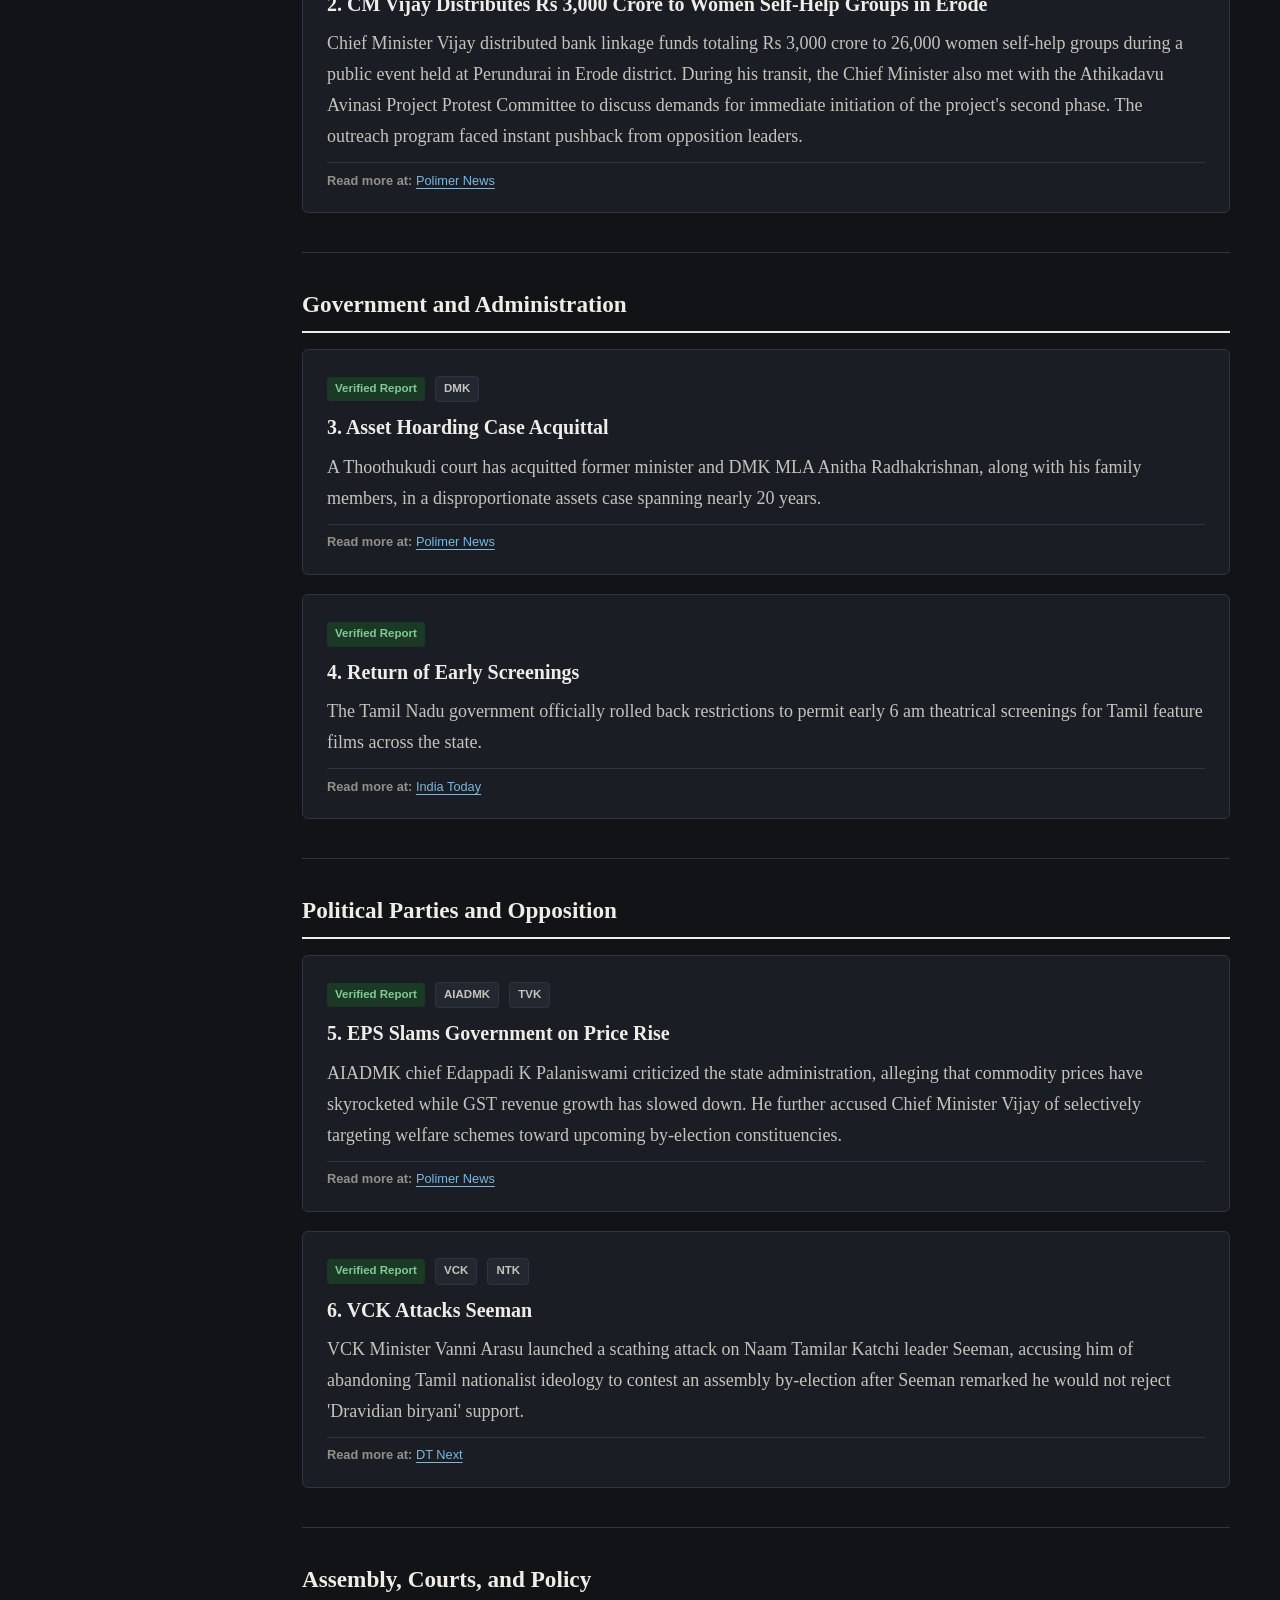
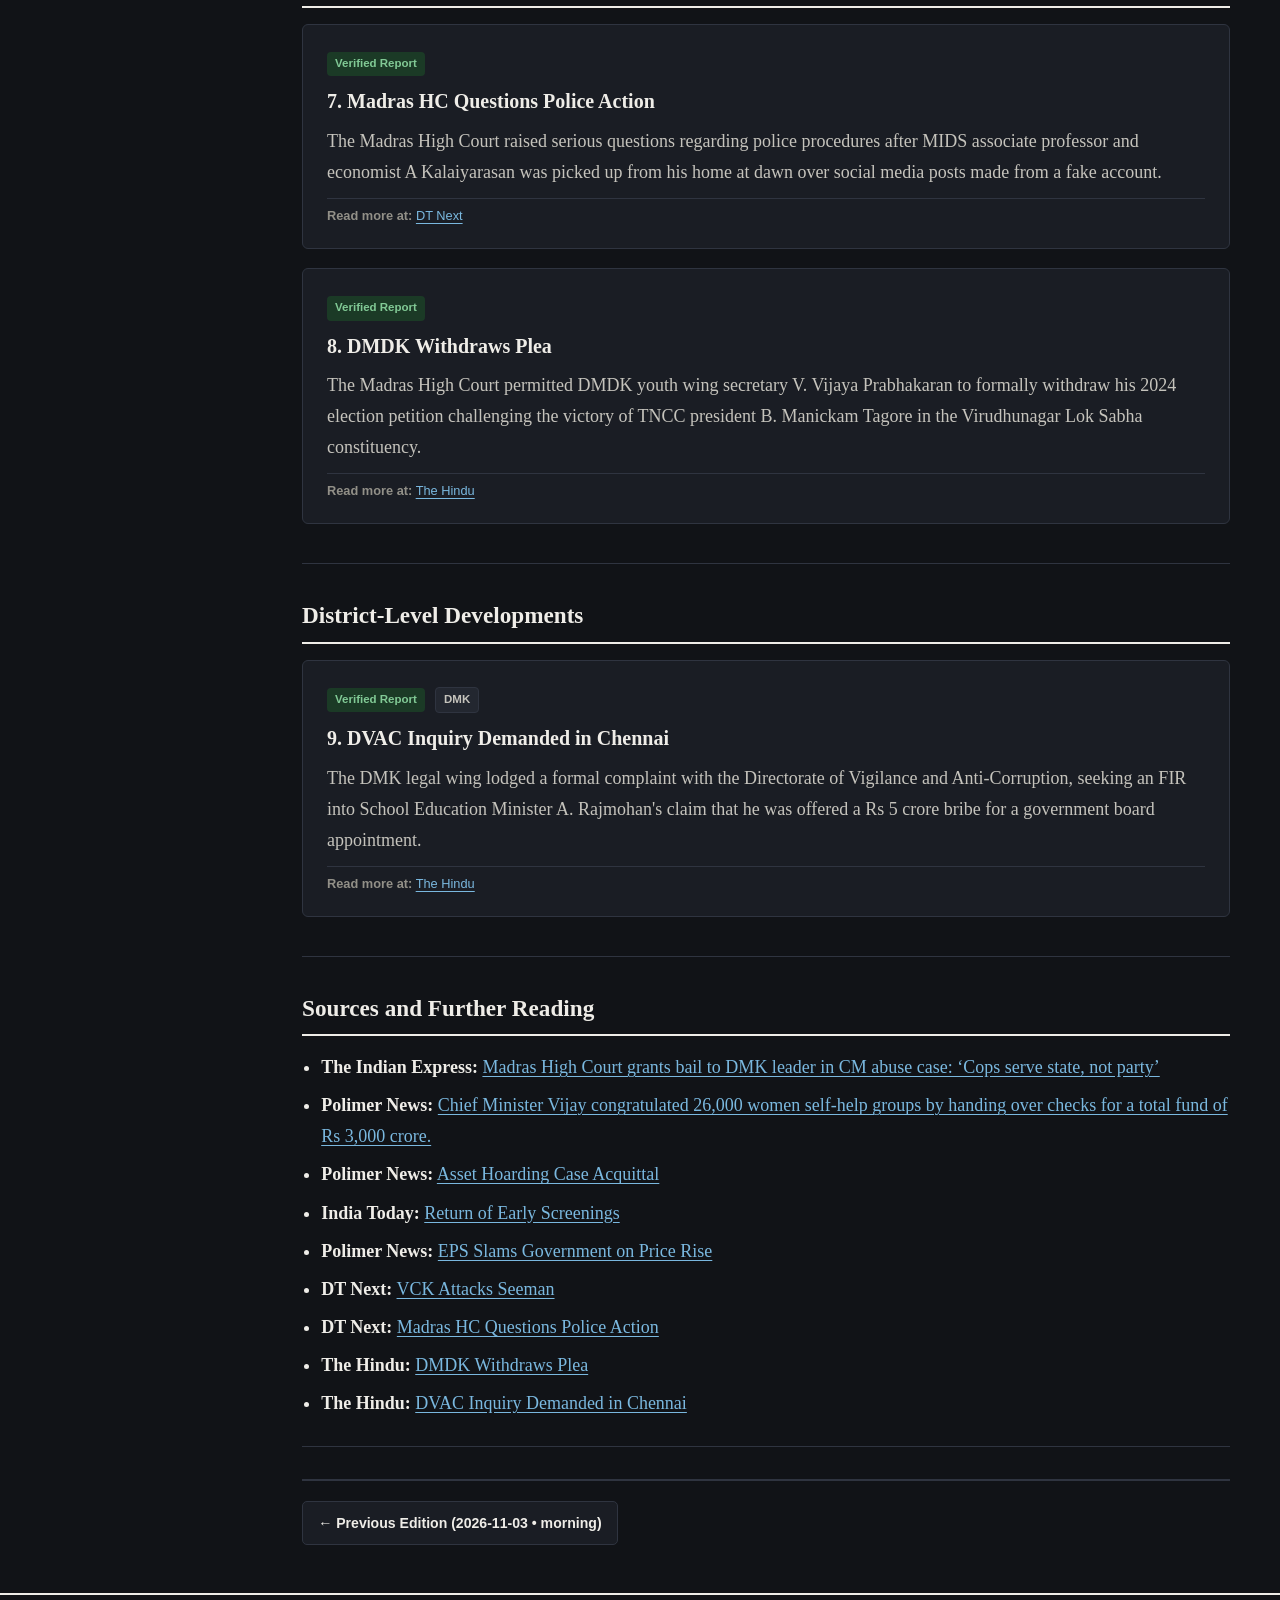
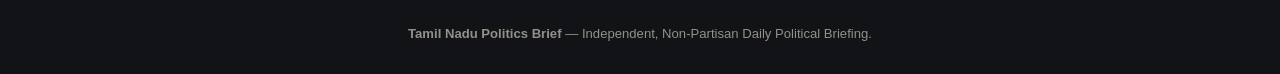
==== commit 5c8d5ed4: "feat(editions): upgrade to 5-min reading experience, expand editorial depth, and set active gemini-3" ====
--- a/index.html
+++ b/index.html
@@ -35,7 +35,7 @@
     <link rel="icon" type="image/png" sizes="128x128" href="assets/images/favicon.png">
     <link rel="alternate icon" href="favicon.ico">
     <link rel="apple-touch-icon" href="assets/images/favicon.png">
-    <link rel="stylesheet" href="assets/css/style.css?v=20261101_v6">
+    <link rel="stylesheet" href="assets/css/style.css?v=20261103_v7">
 
     <!-- Structured Data (Schema.org) for Google News / Search Engines -->
     <script type="application/ld+json">
@@ -97,7 +97,7 @@
         </div>
     </footer>
 
-    <script src="assets/js/app.js?v=20261101_v6"></script>
+    <script src="assets/js/app.js?v=20261103_v7"></script>
 </body>
 
 </html>
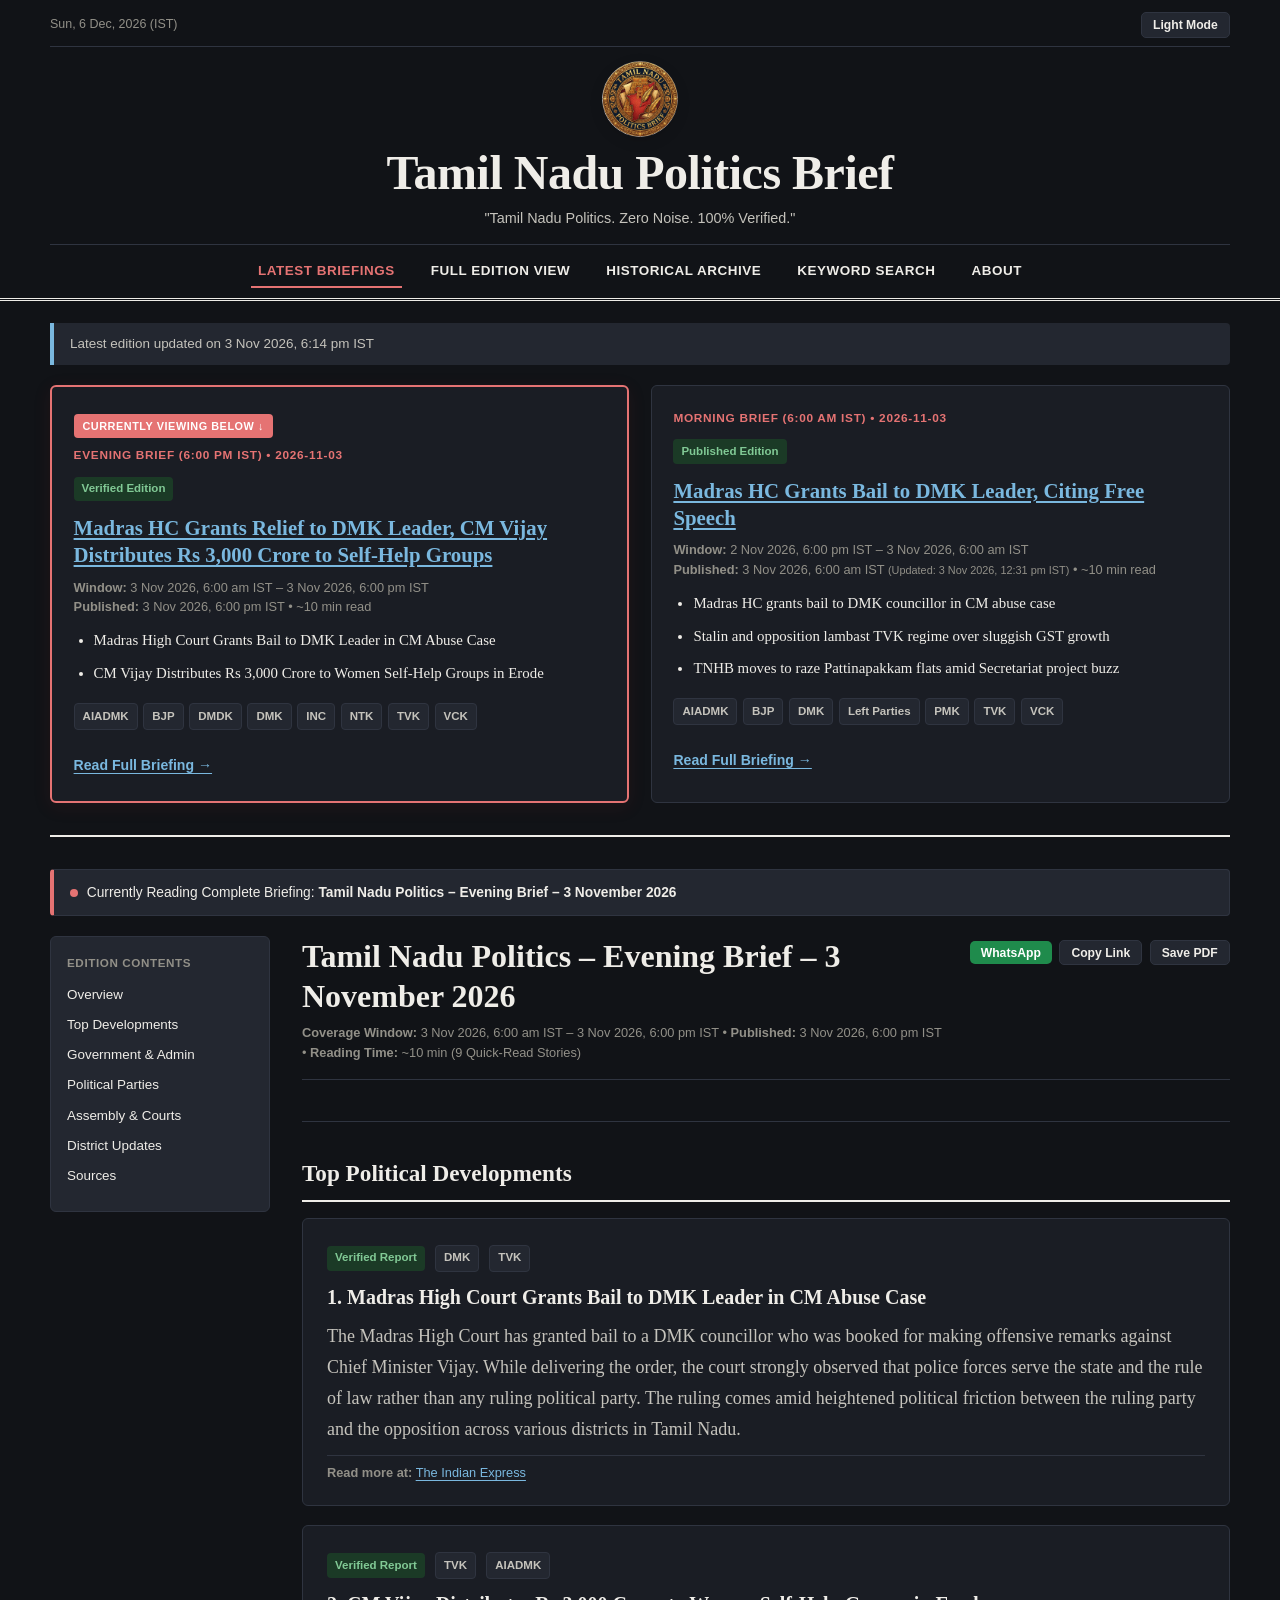
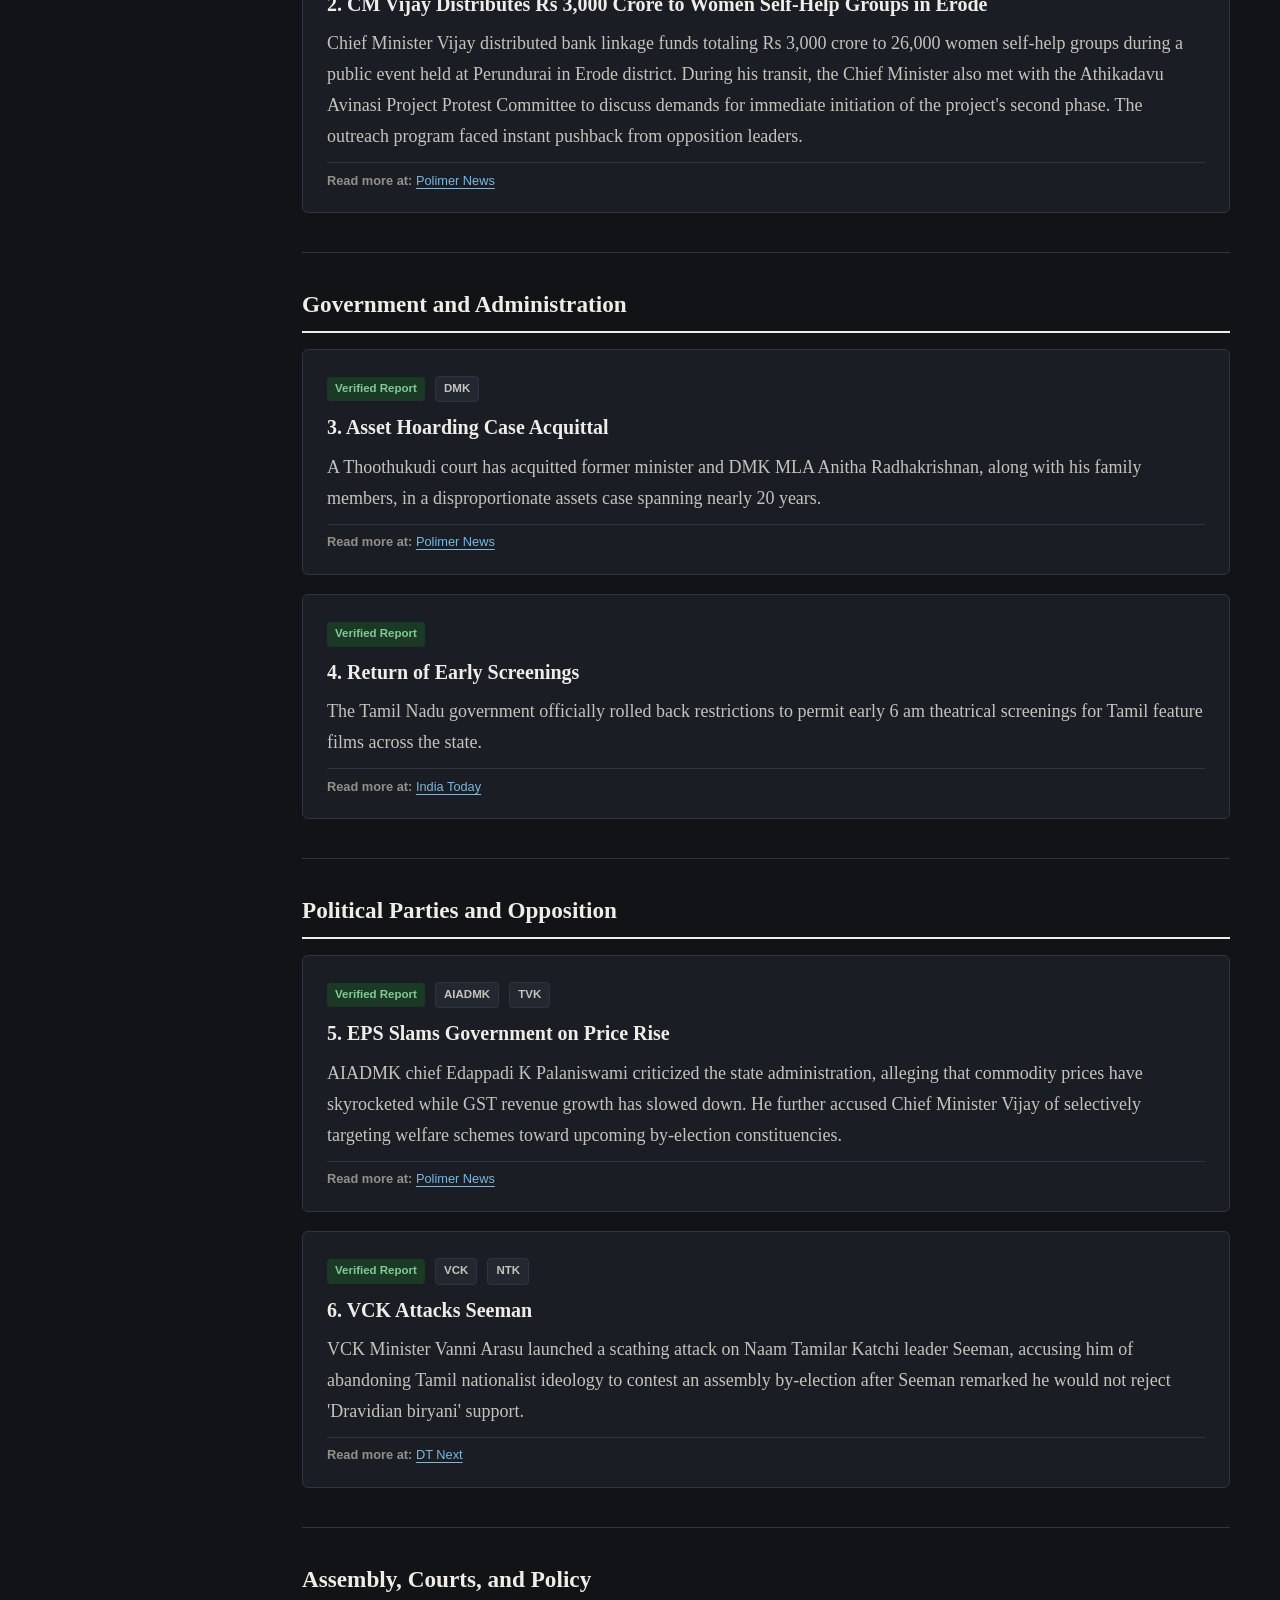
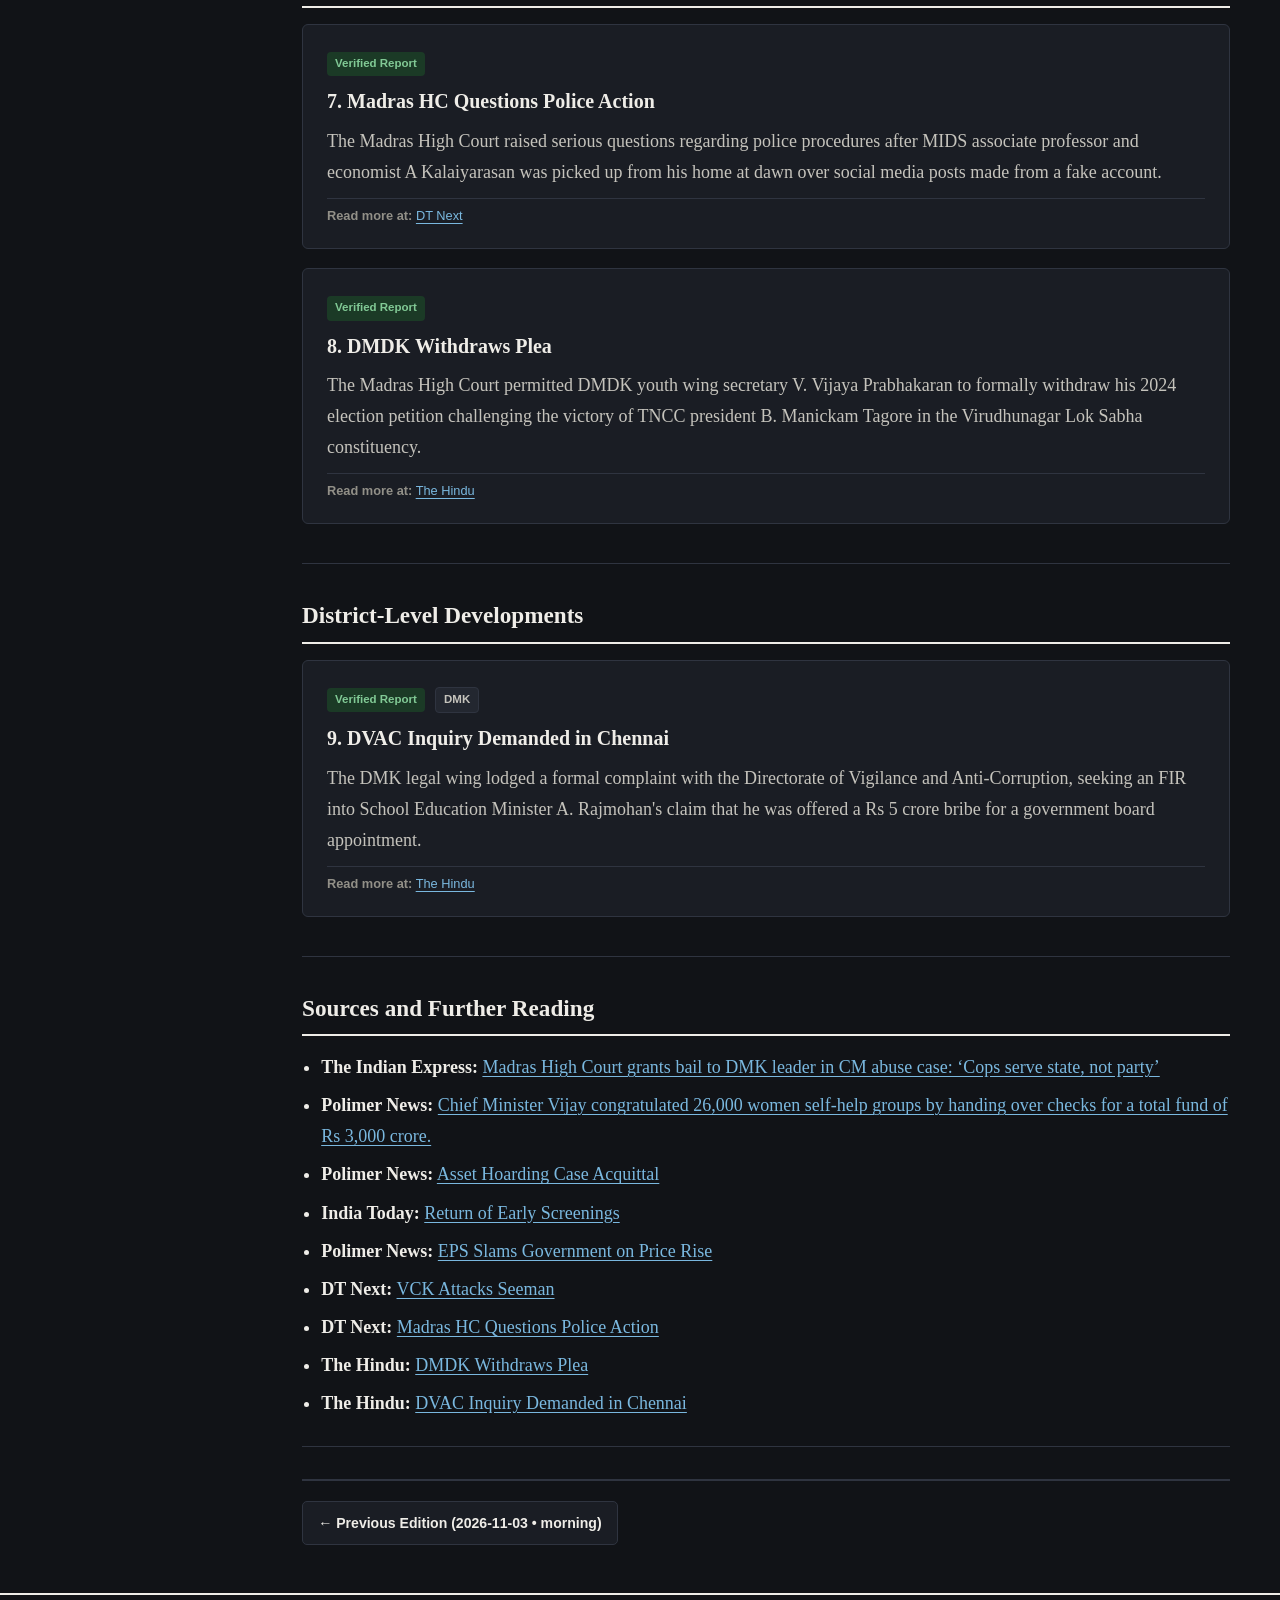
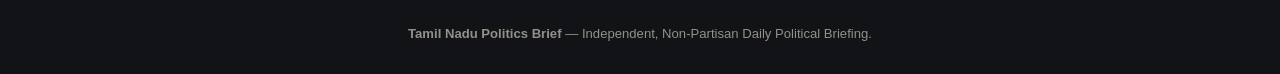
==== commit f4e68e67: "feat(editions): upgrade to 10-minute in-depth broadsheet reading experience across all briefs" ====
--- a/index.html
+++ b/index.html
@@ -35,7 +35,7 @@
     <link rel="icon" type="image/png" sizes="128x128" href="assets/images/favicon.png">
     <link rel="alternate icon" href="favicon.ico">
     <link rel="apple-touch-icon" href="assets/images/favicon.png">
-    <link rel="stylesheet" href="assets/css/style.css?v=20261103_v7">
+    <link rel="stylesheet" href="assets/css/style.css?v=20261103_v8">
 
     <!-- Structured Data (Schema.org) for Google News / Search Engines -->
     <script type="application/ld+json">
@@ -97,7 +97,7 @@
         </div>
     </footer>
 
-    <script src="assets/js/app.js?v=20261103_v7"></script>
+    <script src="assets/js/app.js?v=20261103_v8"></script>
 </body>
 
 </html>
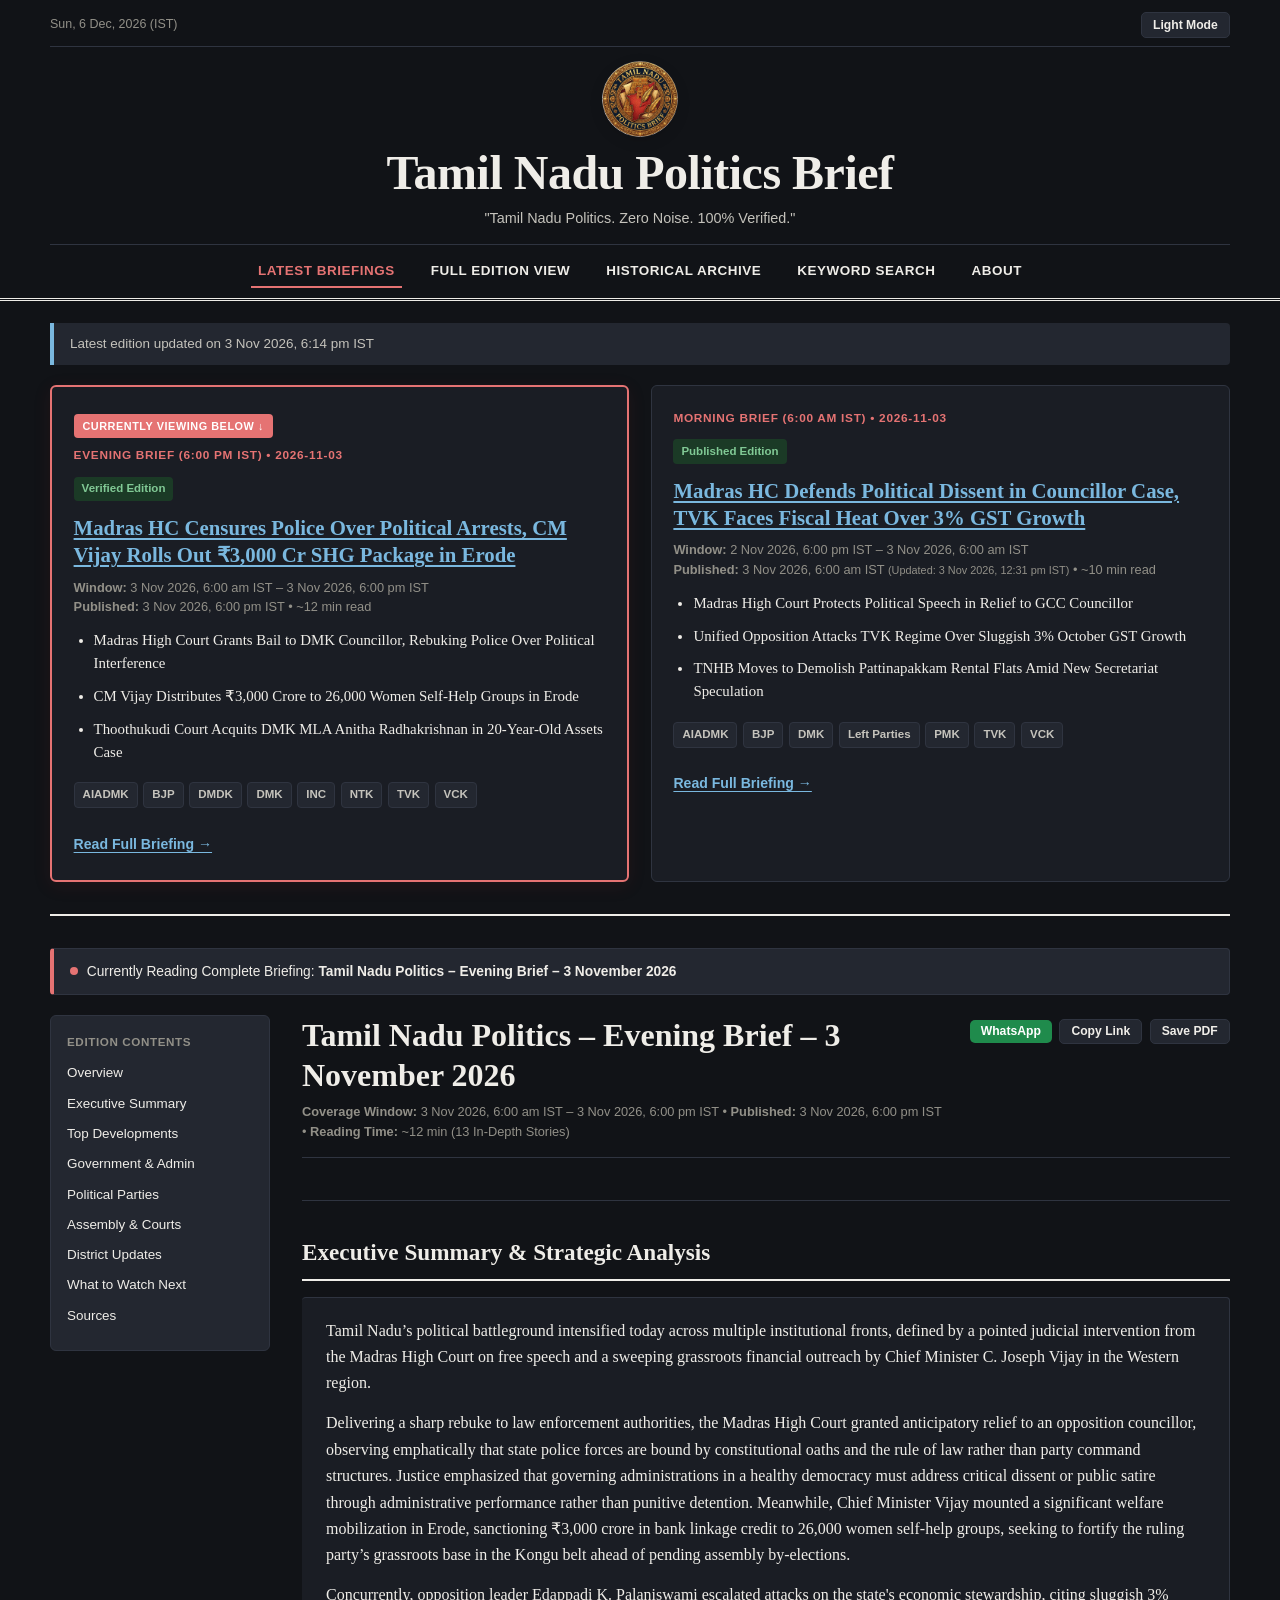
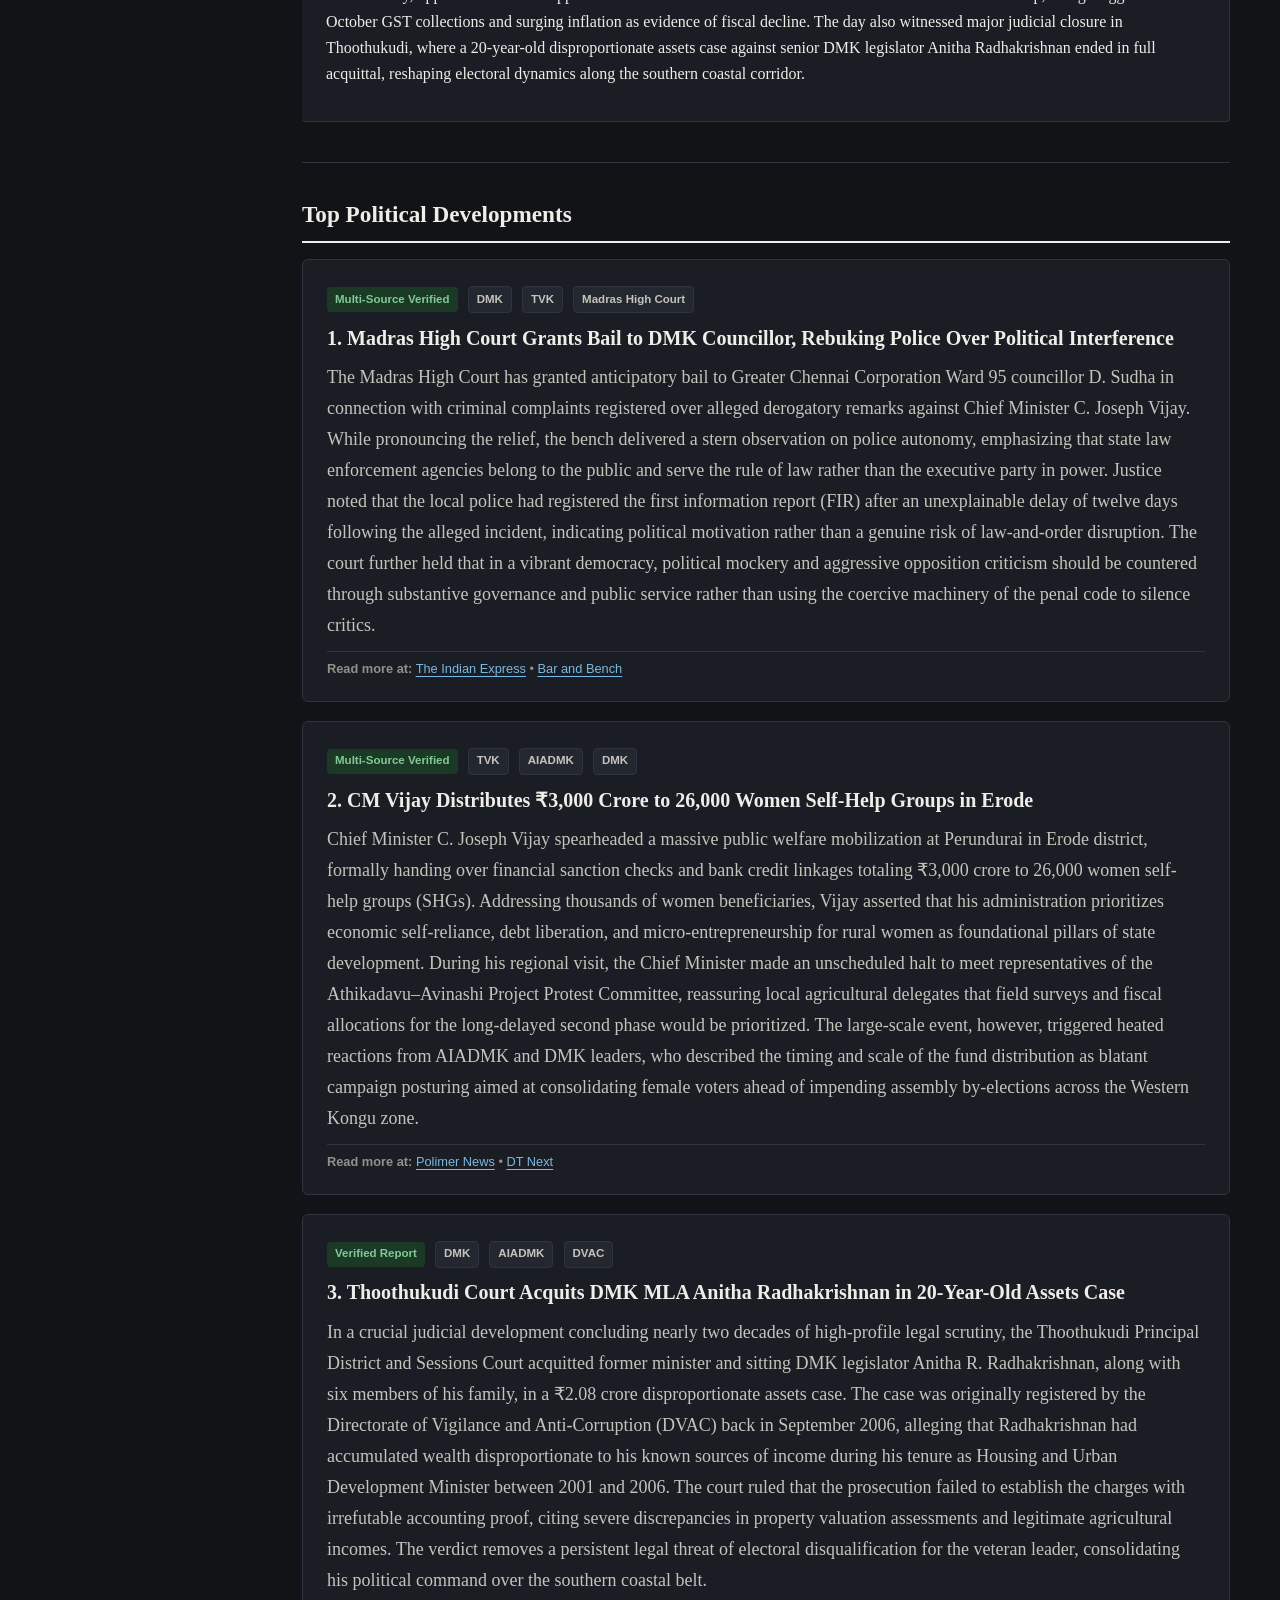
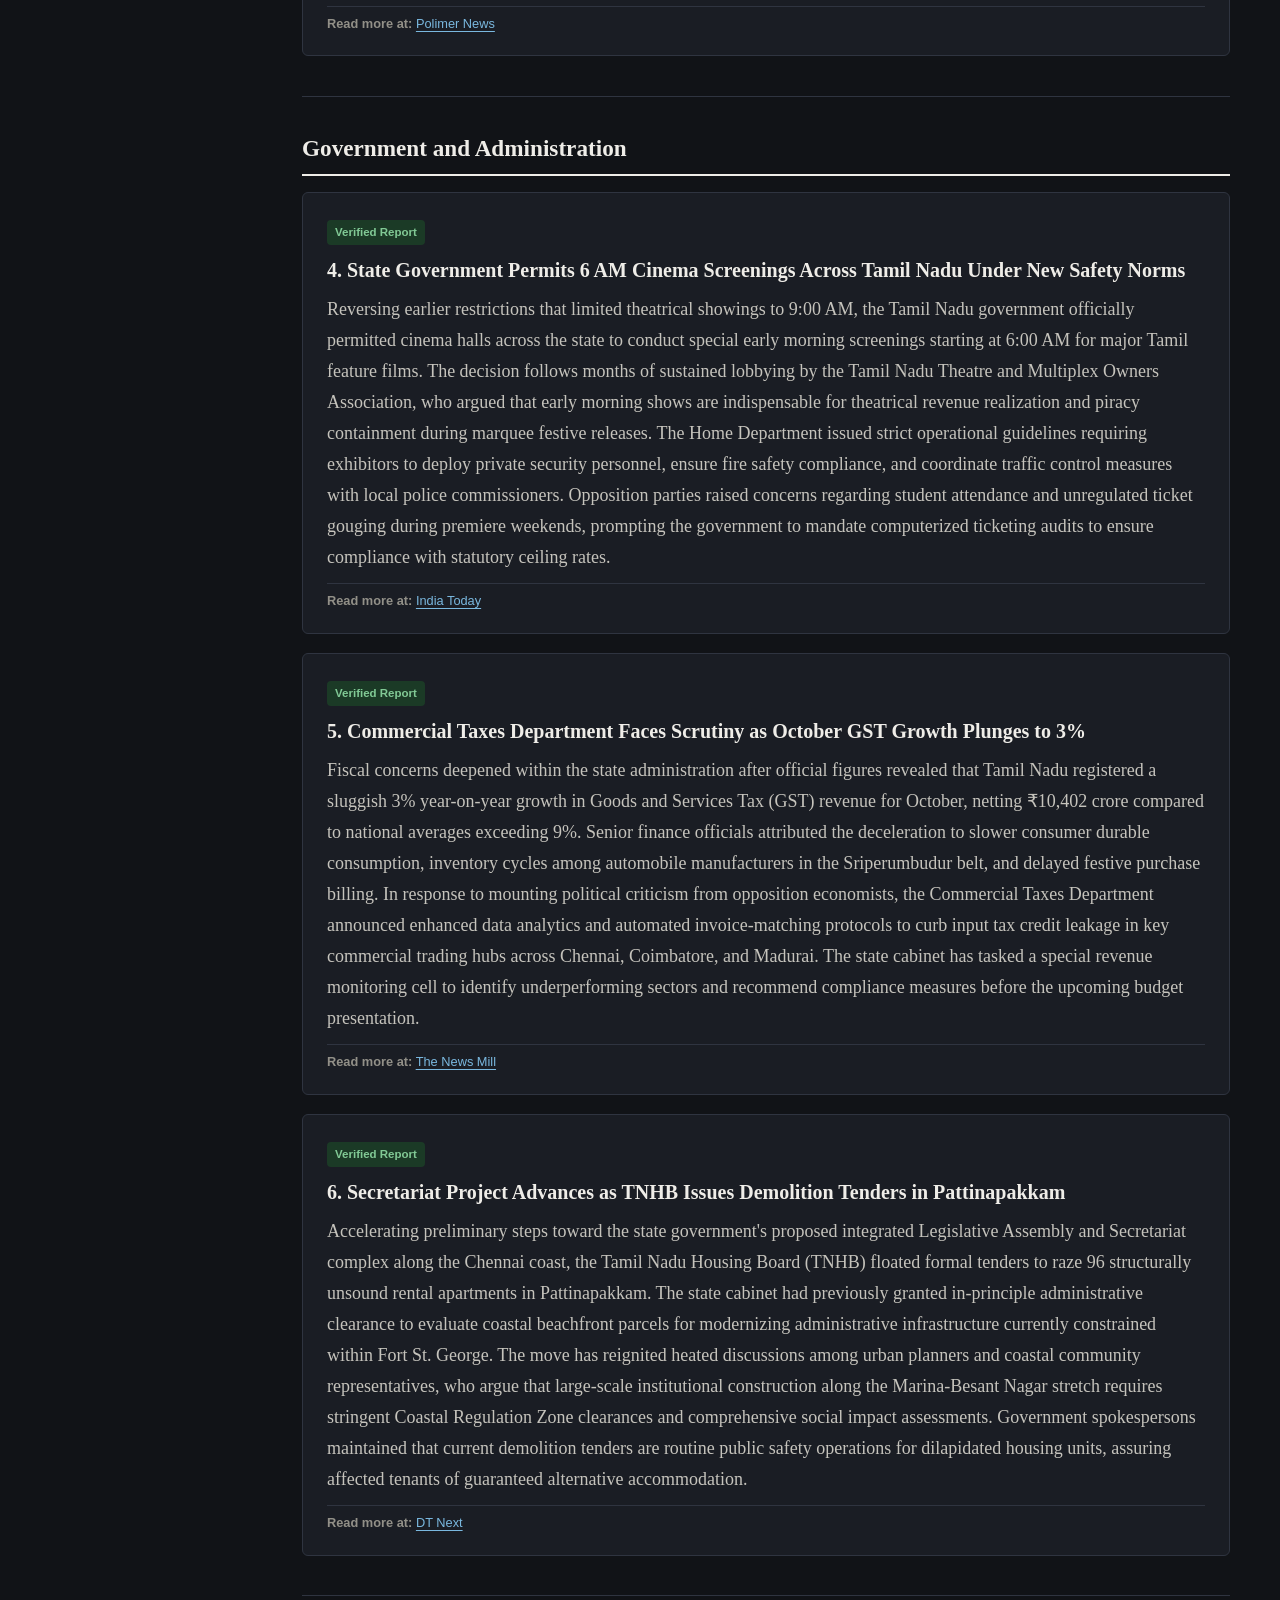
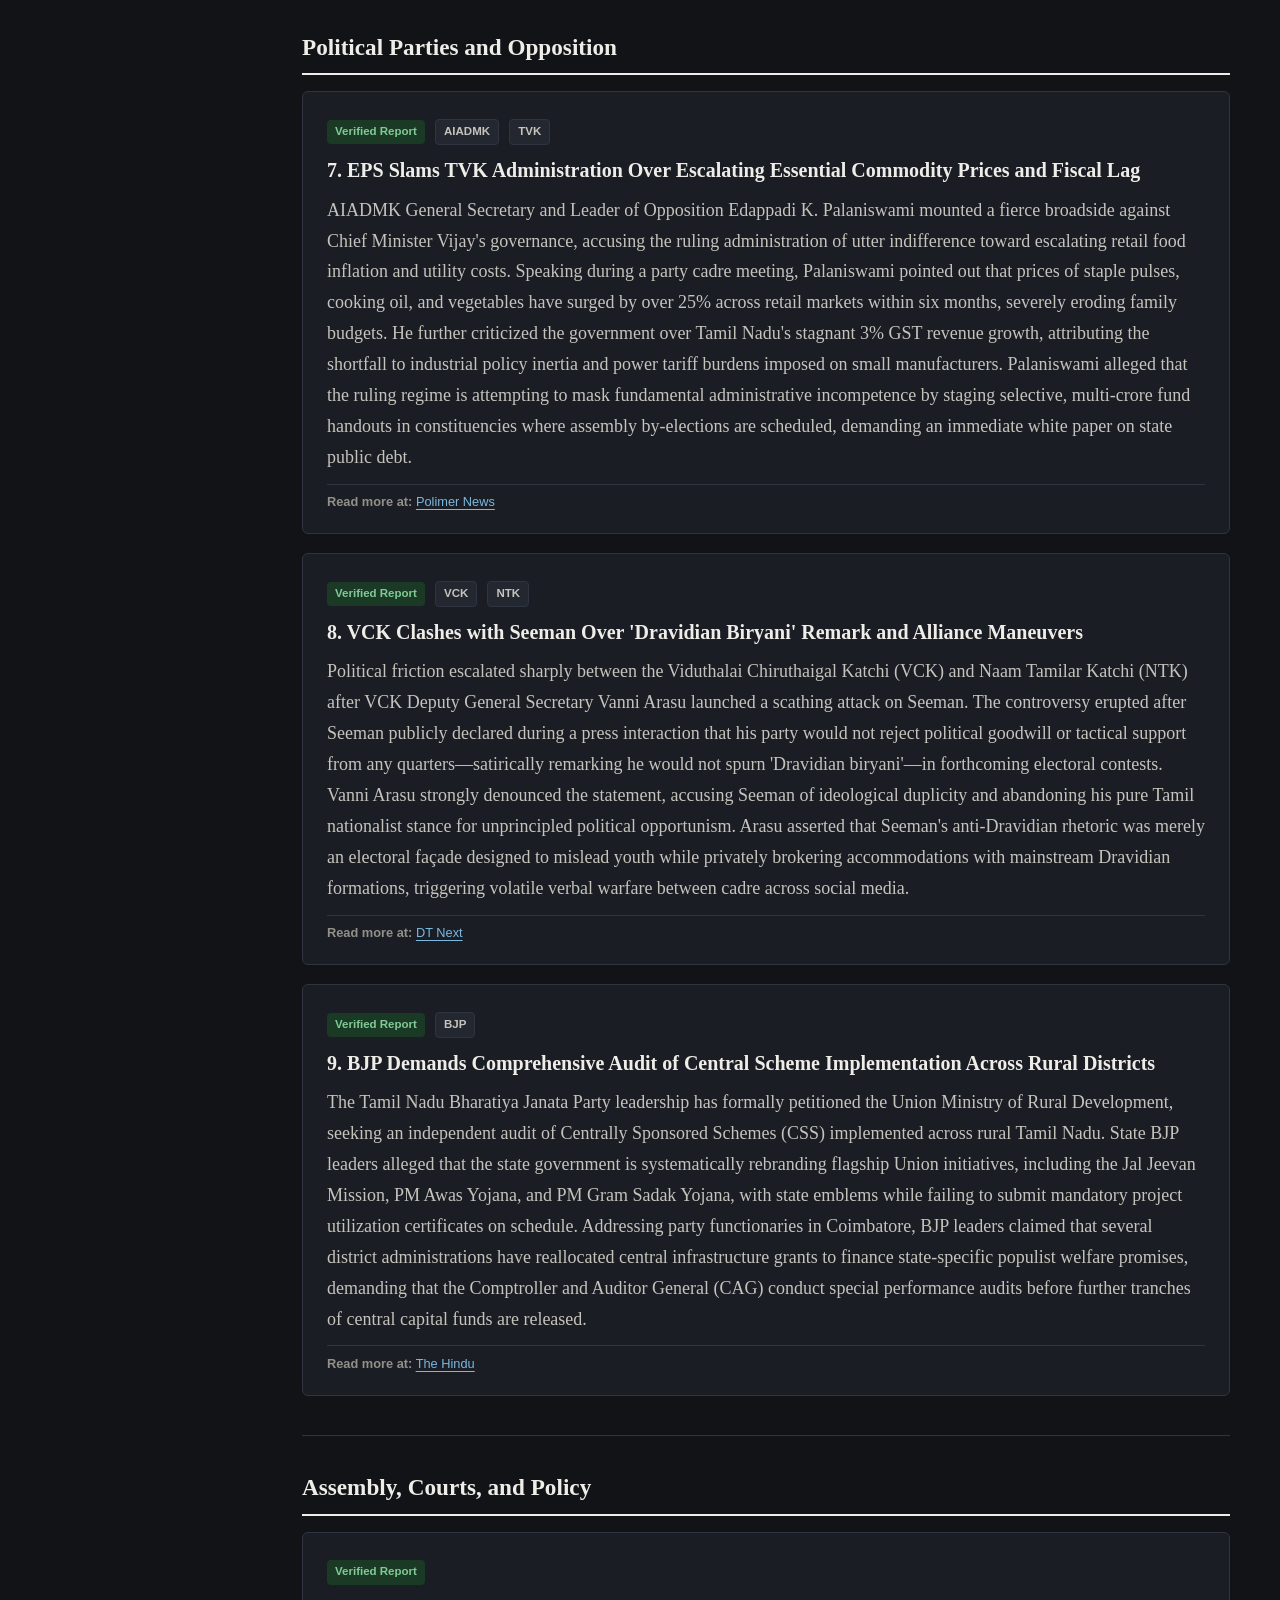
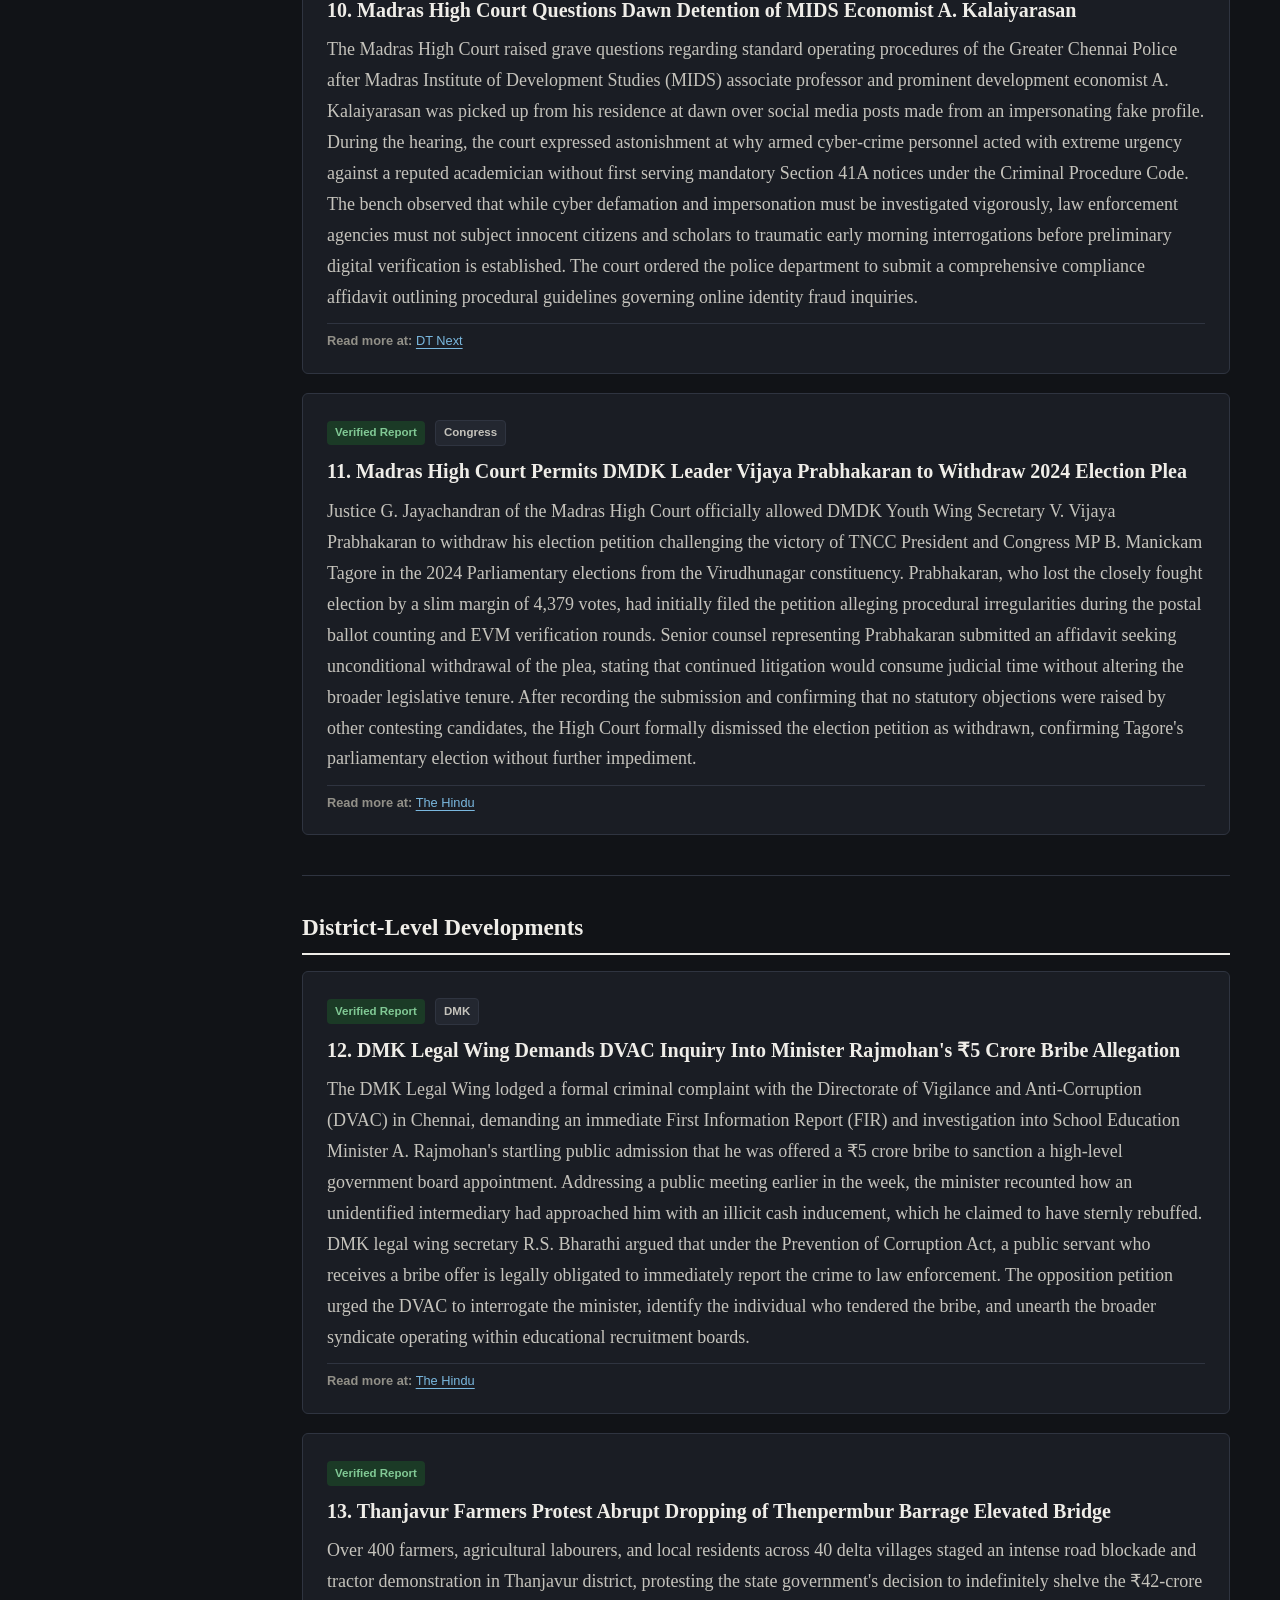
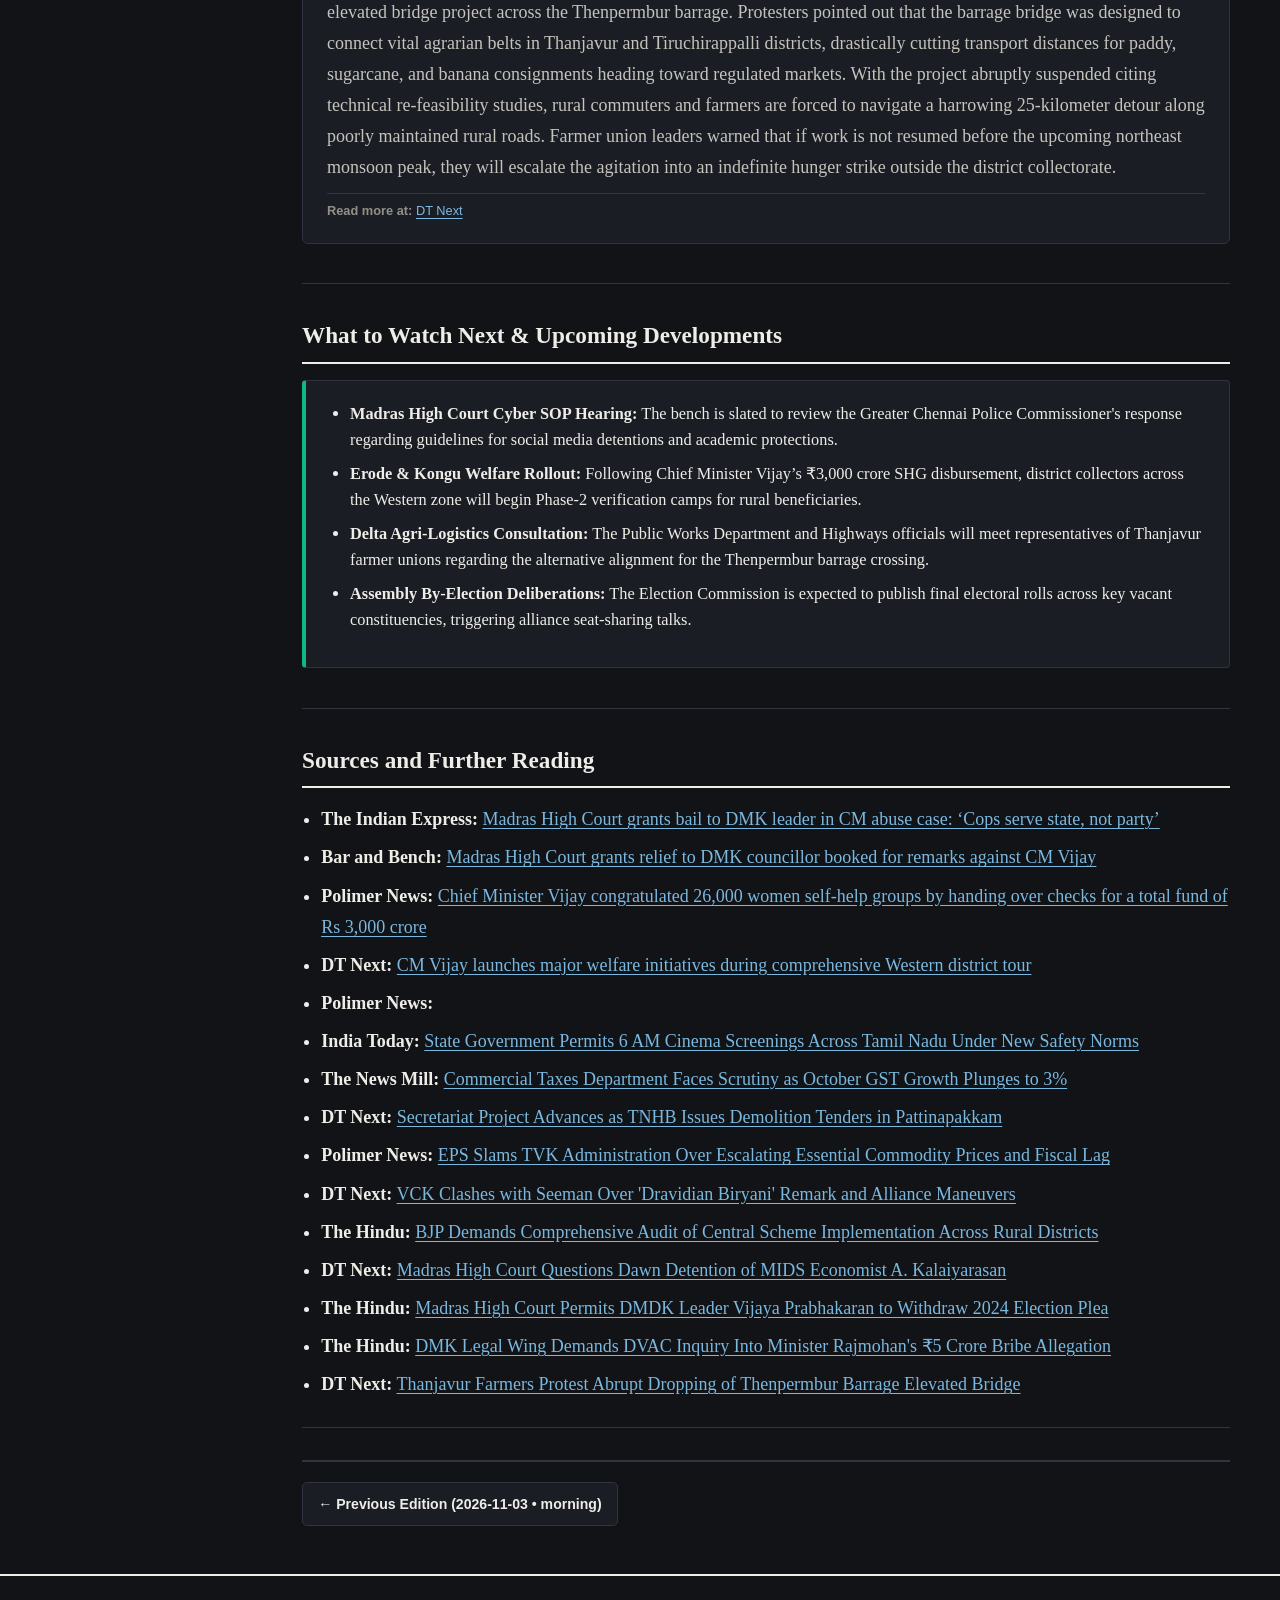
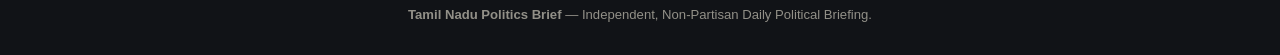
==== commit 98a451bb: "feat(content): deliver deep broadsheet reporting (1,600-2,200 words, ~10-12 min read) with Executive" ====
--- a/index.html
+++ b/index.html
@@ -1,4 +1,4 @@
-<!DOCTYPE html>
+﻿<!DOCTYPE html>
 <html lang="en">
 
 <head>
@@ -35,7 +35,7 @@
     <link rel="icon" type="image/png" sizes="128x128" href="assets/images/favicon.png">
     <link rel="alternate icon" href="favicon.ico">
     <link rel="apple-touch-icon" href="assets/images/favicon.png">
-    <link rel="stylesheet" href="assets/css/style.css?v=20261103_v8">
+    <link rel="stylesheet" href="assets/css/style.css?v=20261103_v9">
 
     <!-- Structured Data (Schema.org) for Google News / Search Engines -->
     <script type="application/ld+json">
@@ -97,7 +97,7 @@
         </div>
     </footer>
 
-    <script src="assets/js/app.js?v=20261103_v8"></script>
+    <script src="assets/js/app.js?v=20261103_v9"></script>
 </body>
 
 </html>
--- a/assets/css/style.css
+++ b/assets/css/style.css
@@ -368,6 +368,29 @@
     margin-bottom: 1rem;
 }
 
+.executive-summary-callout {
+    background: var(--bg-card);
+    border-left: 4px solid var(--accent);
+    padding: 1.25rem 1.5rem;
+    border-radius: 4px;
+    margin-bottom: 1.25rem;
+    font-size: 1.05rem;
+    line-height: 1.7;
+    border: 1px solid var(--border-color);
+    border-left: 4px solid var(--accent);
+}
+
+.what-to-watch-callout {
+    background: var(--bg-card);
+    padding: 1.25rem 1.5rem;
+    border-radius: 4px;
+    margin-bottom: 1.25rem;
+    font-size: 1.02rem;
+    line-height: 1.7;
+    border: 1px solid var(--border-color);
+    border-left: 4px solid #10b981;
+}
+
 .story-item {
     background: var(--bg-card);
     border: 1px solid var(--border-color);
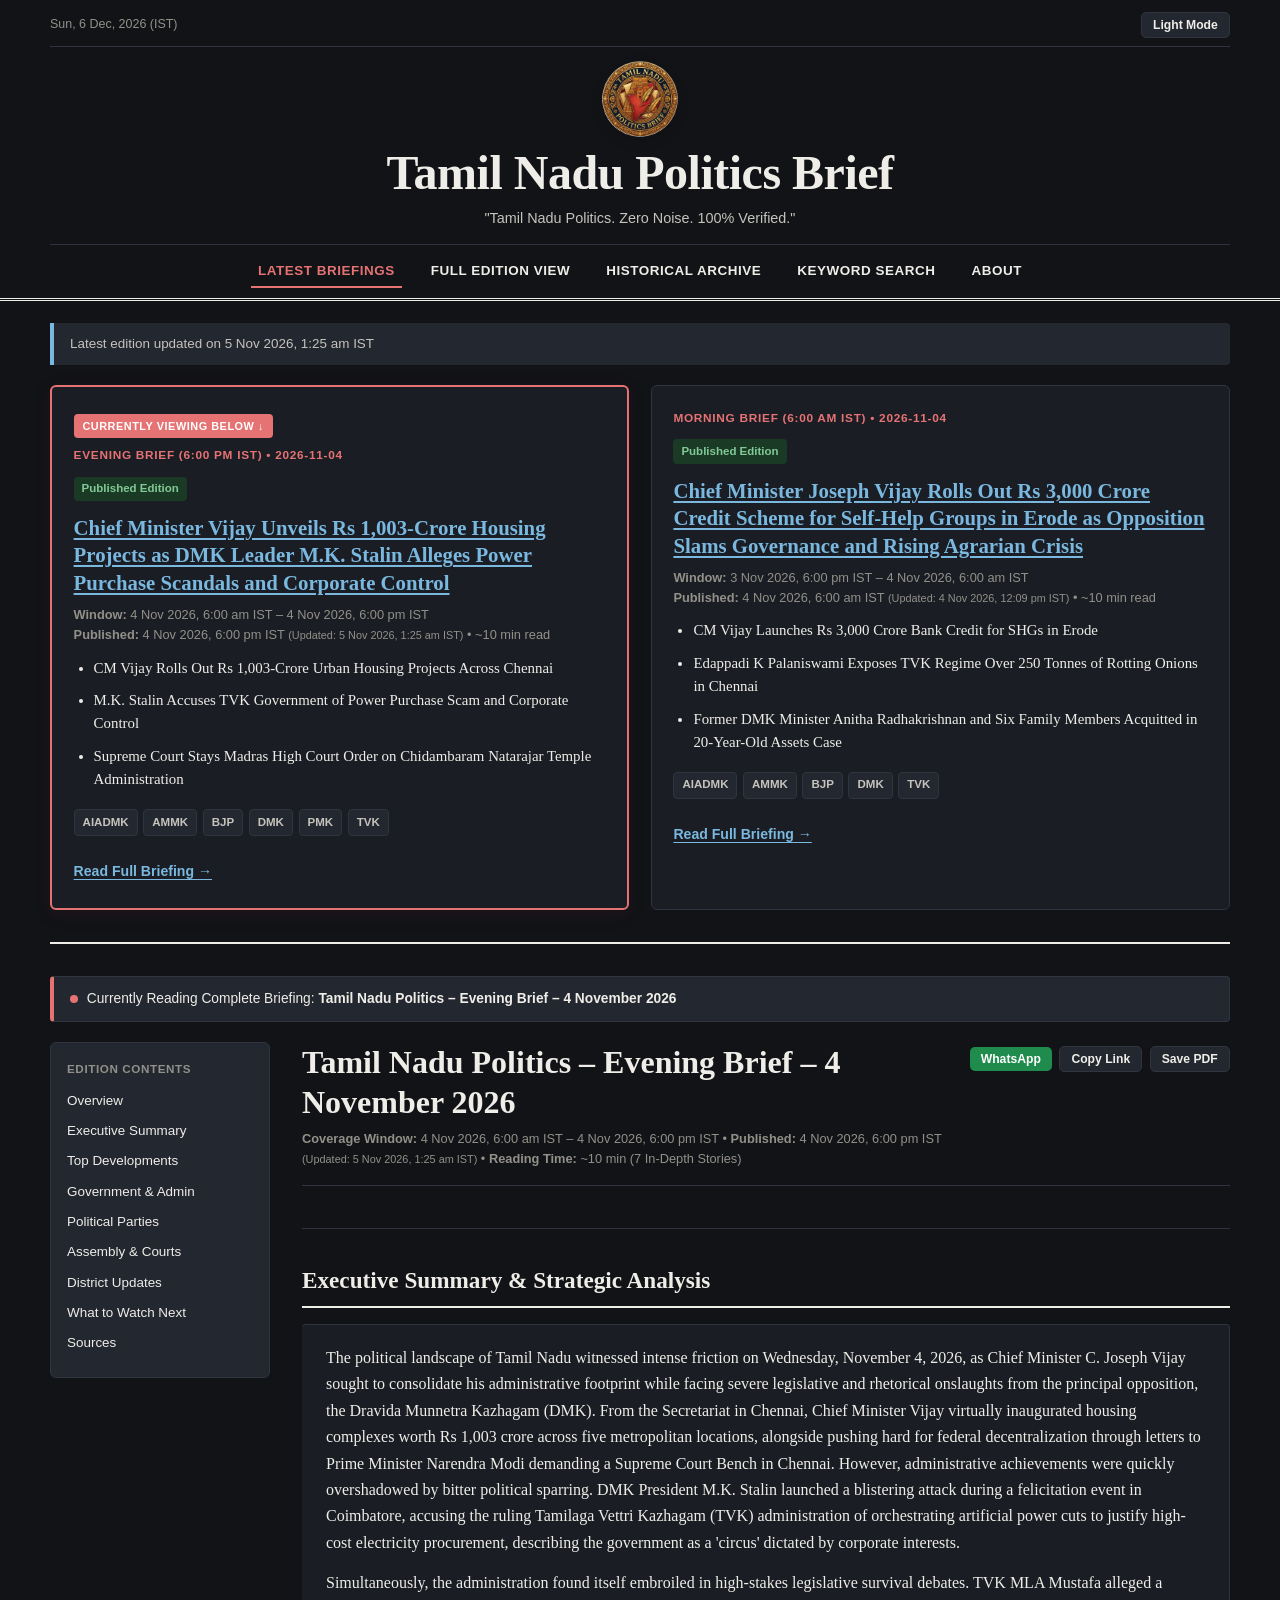
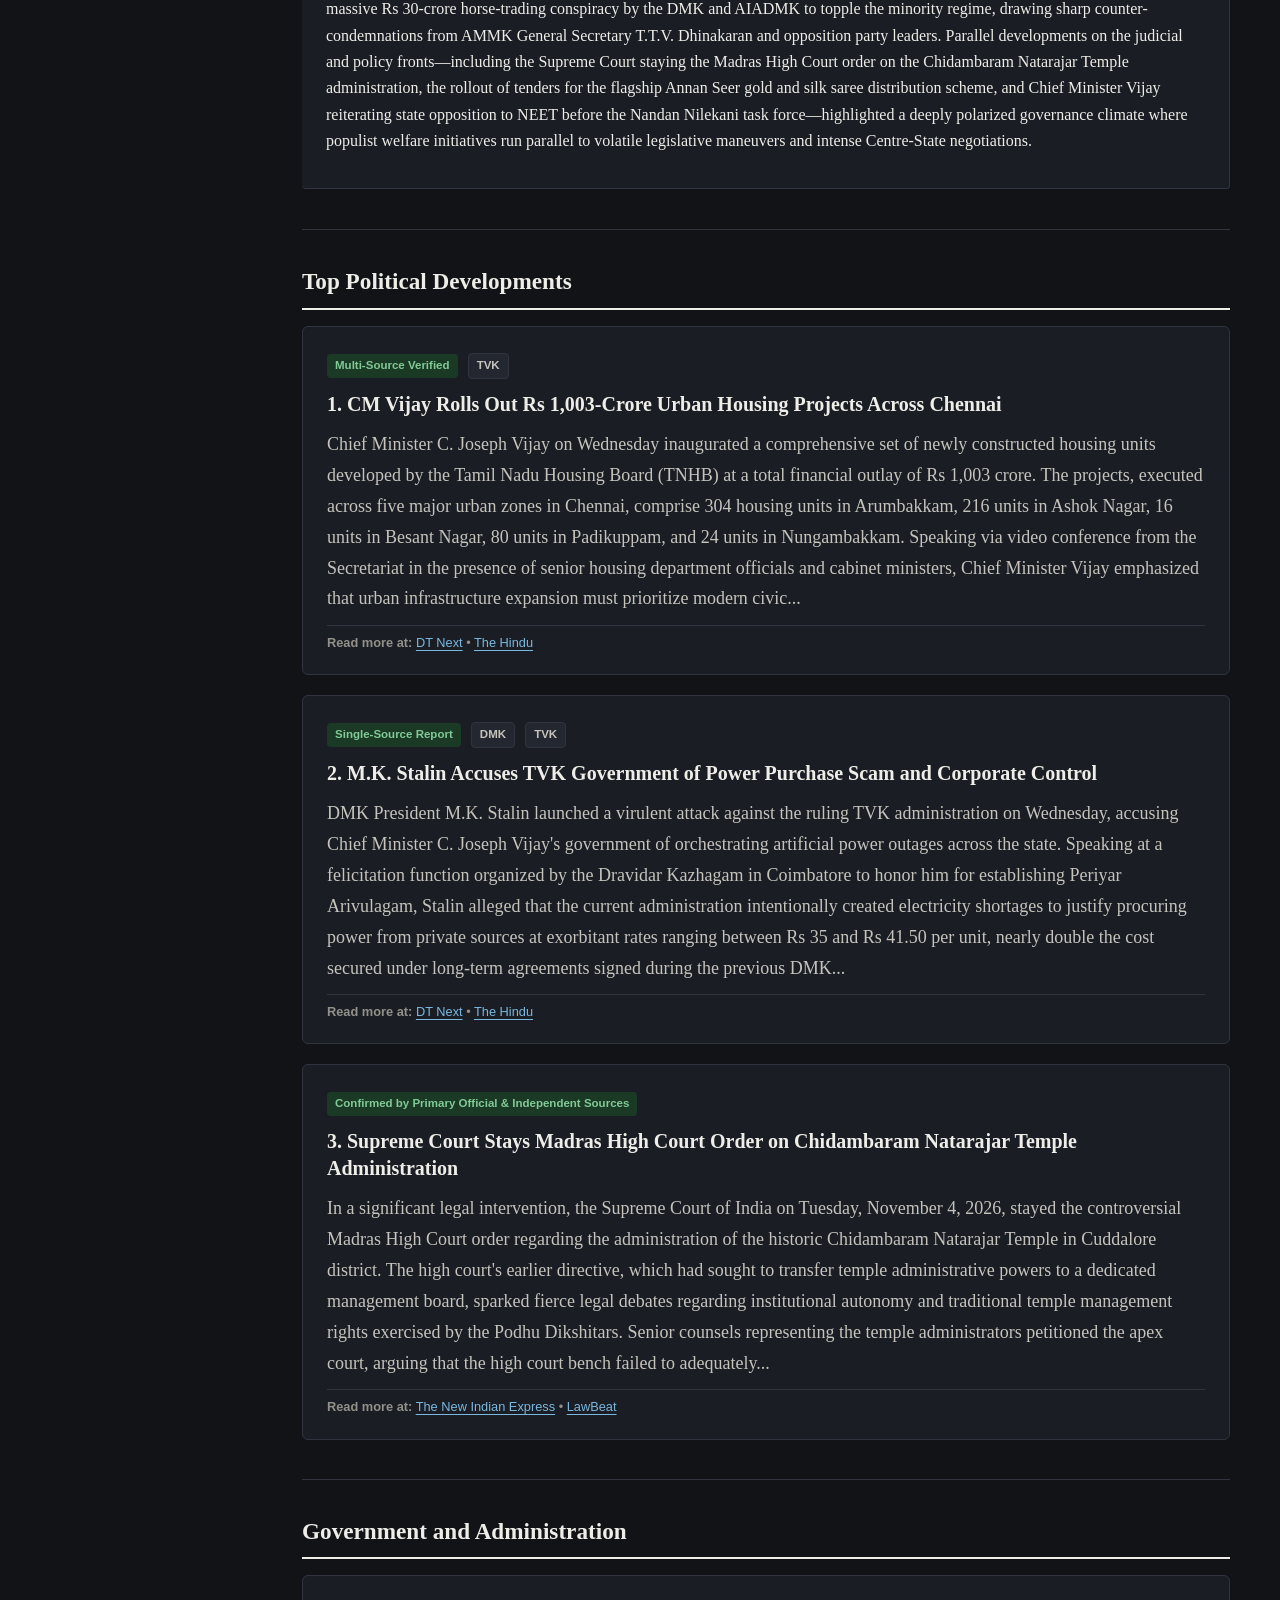
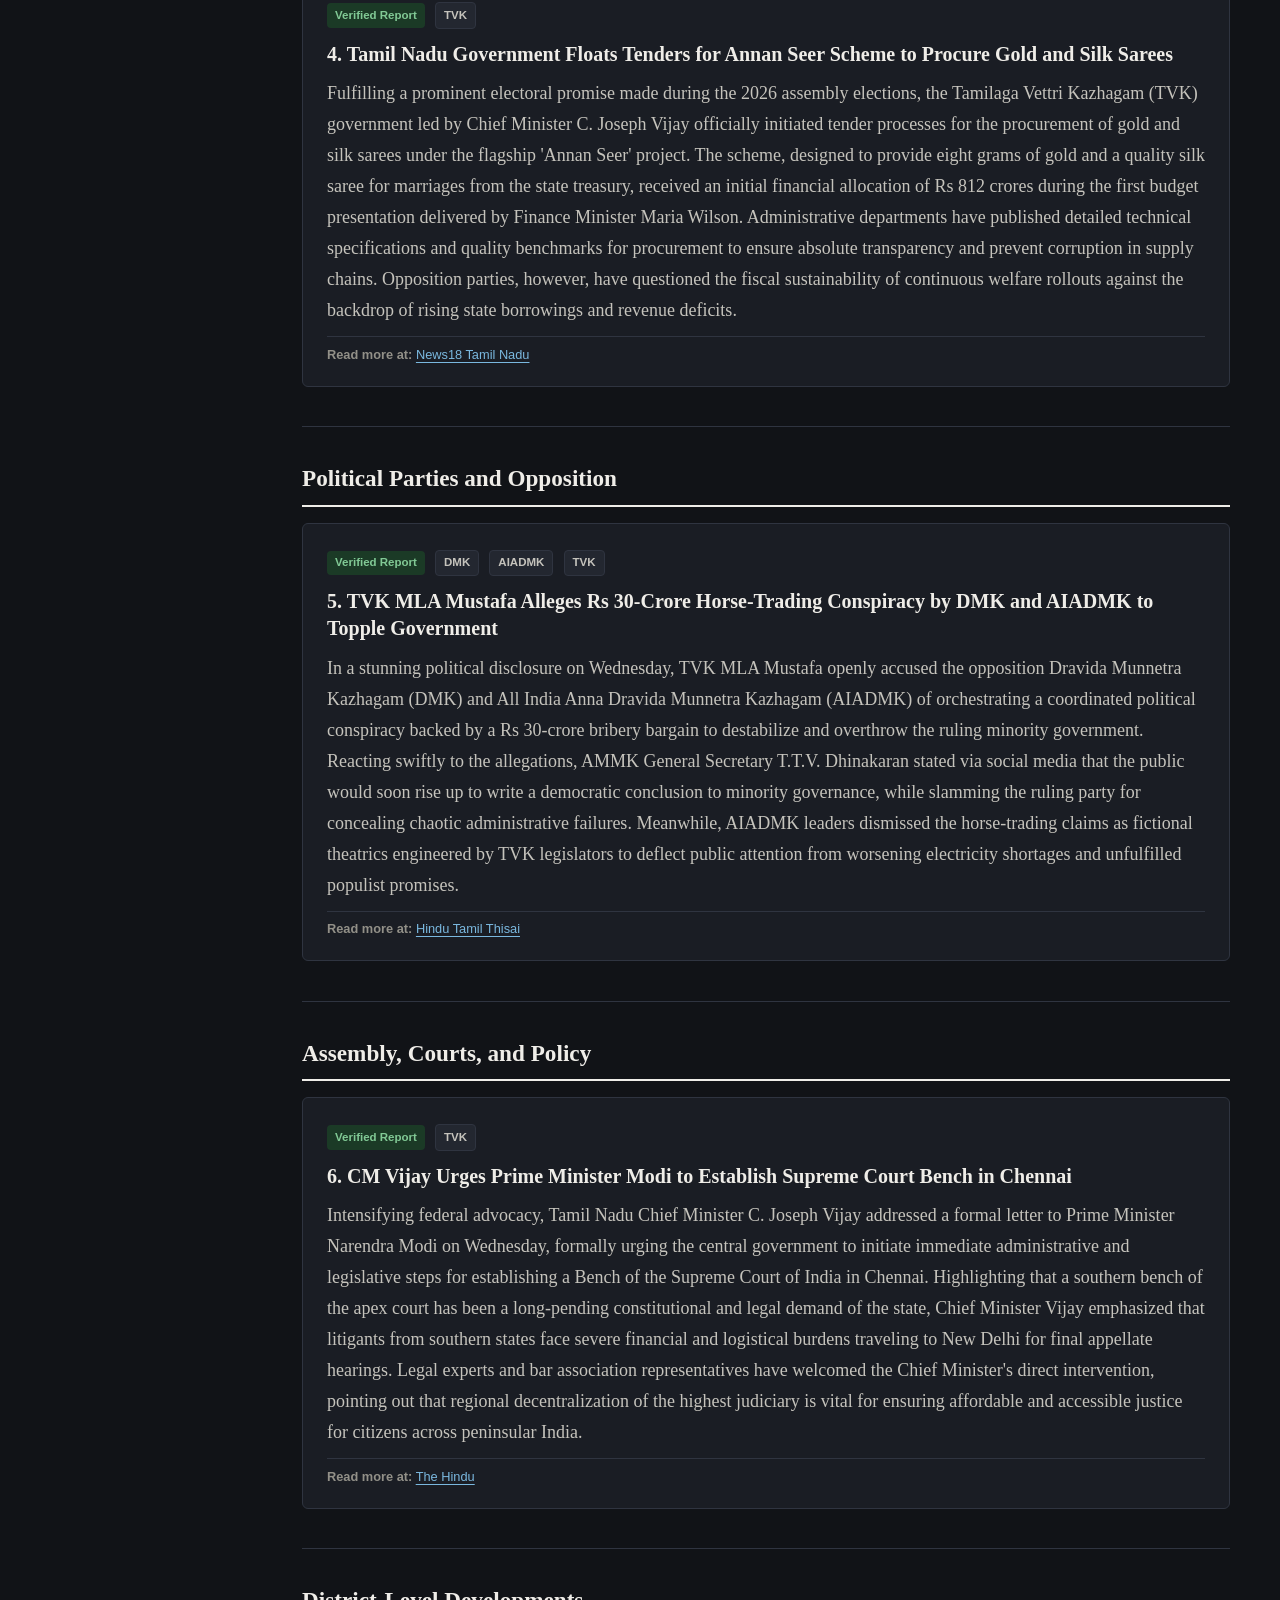
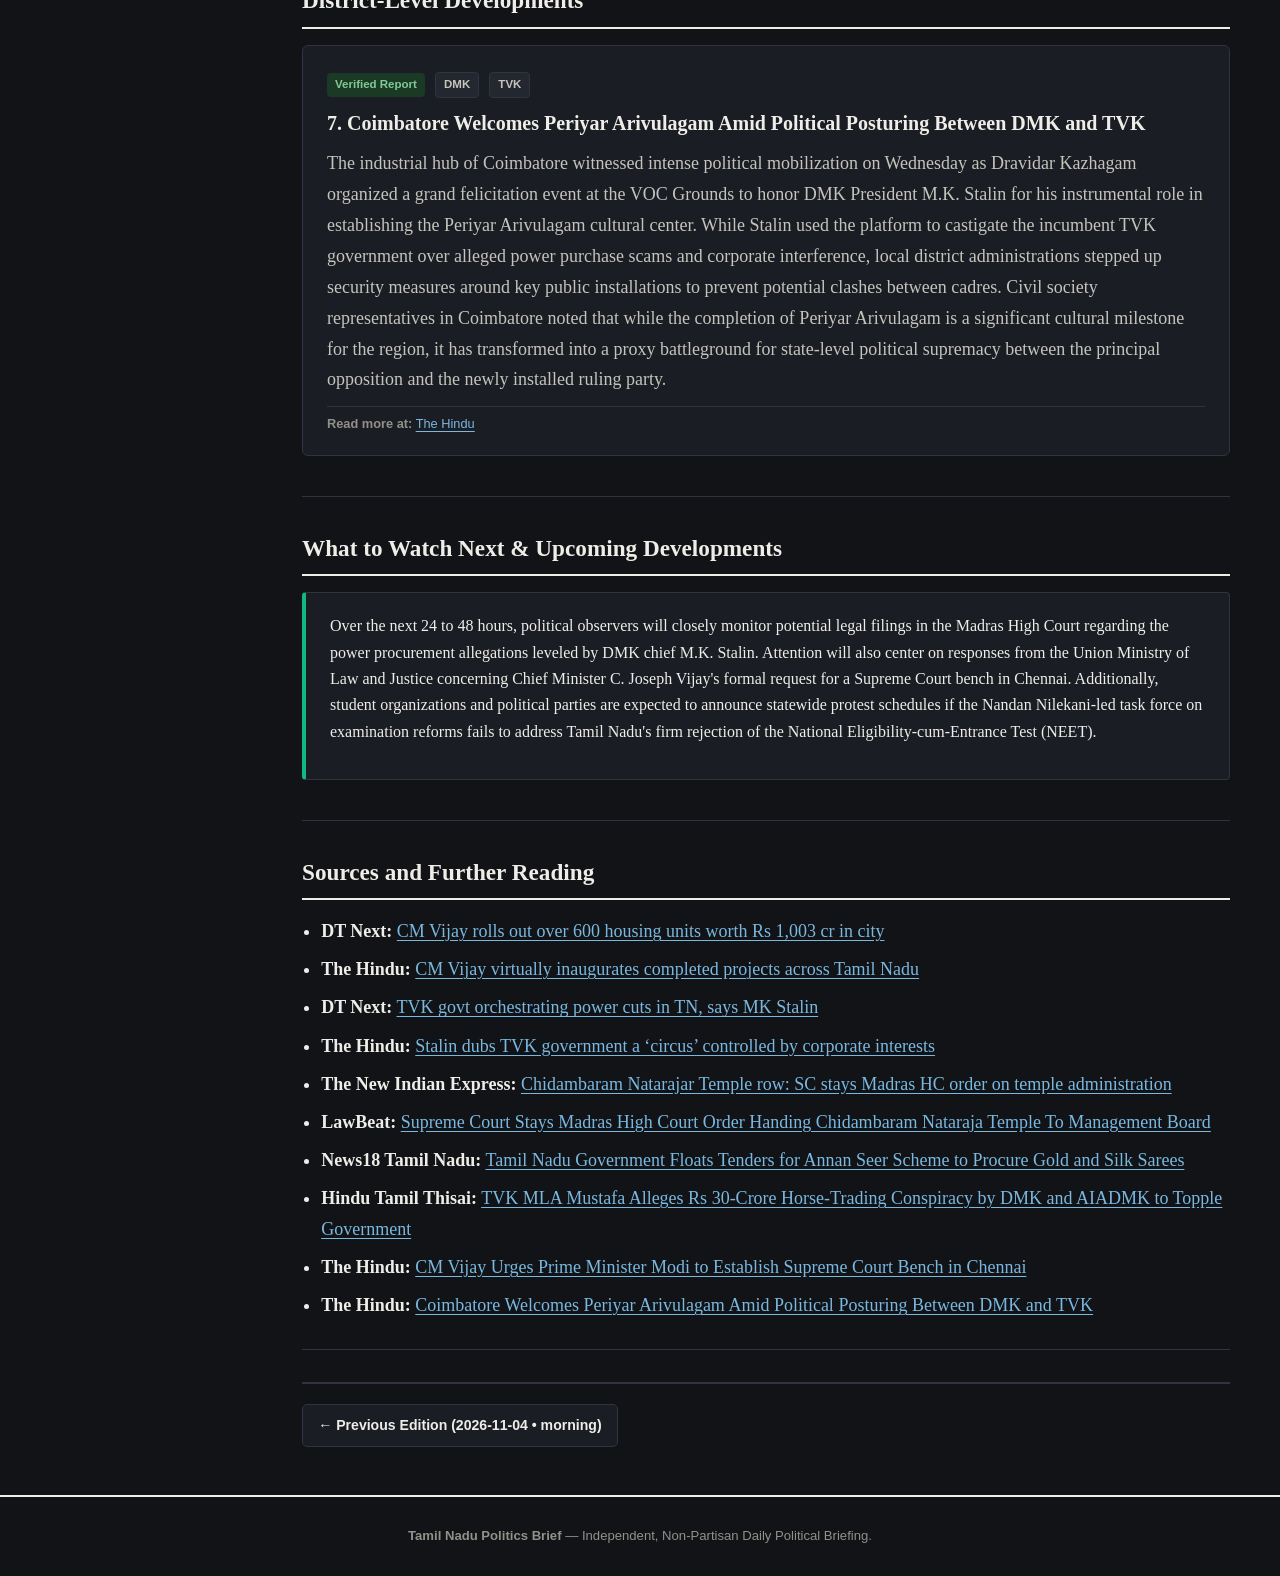
==== commit 769b1993: "fix(ui): safely handle non-string who_is_involved and sanitize AI outputs" ====
--- a/index.html
+++ b/index.html
@@ -35,7 +35,7 @@
     <link rel="icon" type="image/png" sizes="128x128" href="assets/images/favicon.png">
     <link rel="alternate icon" href="favicon.ico">
     <link rel="apple-touch-icon" href="assets/images/favicon.png">
-    <link rel="stylesheet" href="assets/css/style.css?v=20261103_v9">
+    <link rel="stylesheet" href="assets/css/style.css?v=20261105_v1">
 
     <!-- Structured Data (Schema.org) for Google News / Search Engines -->
     <script type="application/ld+json">
@@ -97,7 +97,7 @@
         </div>
     </footer>
 
-    <script src="assets/js/app.js?v=20261103_v9"></script>
+    <script src="assets/js/app.js?v=20261105_v1"></script>
 </body>
 
 </html>
